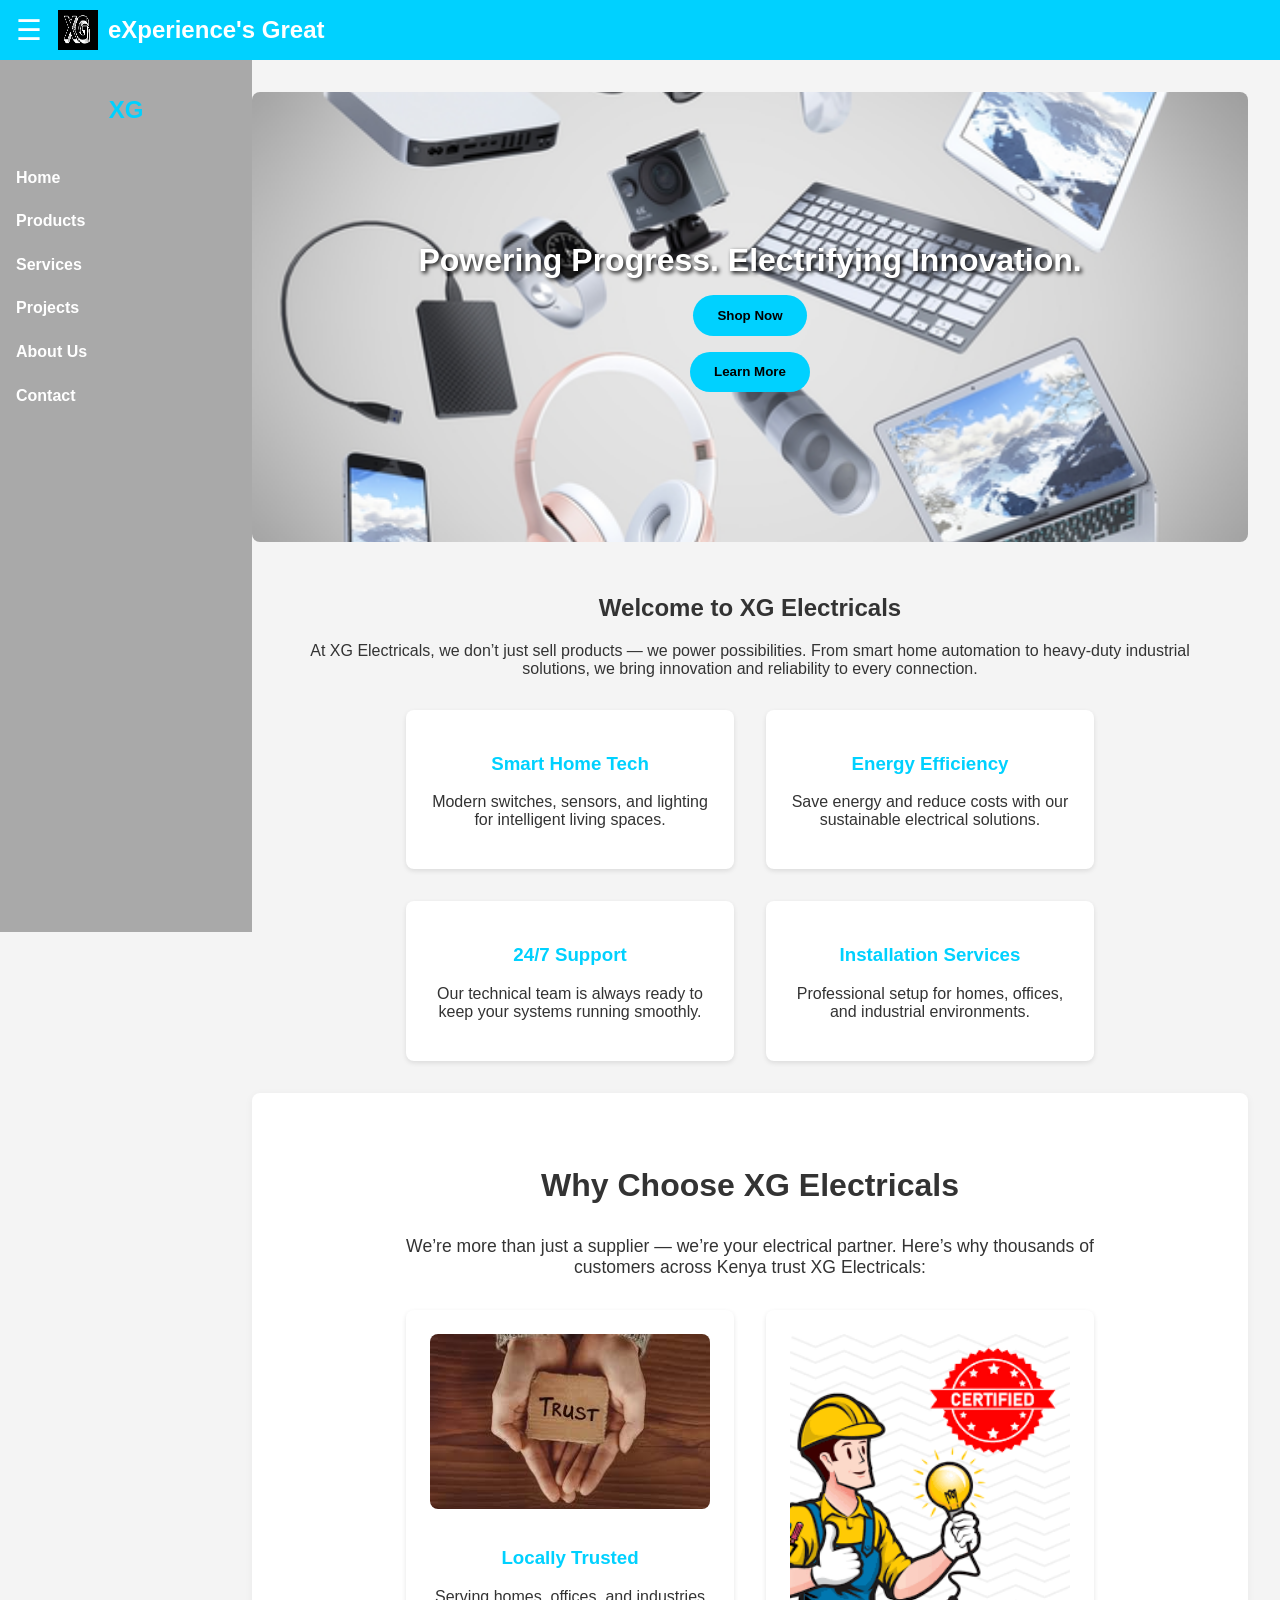
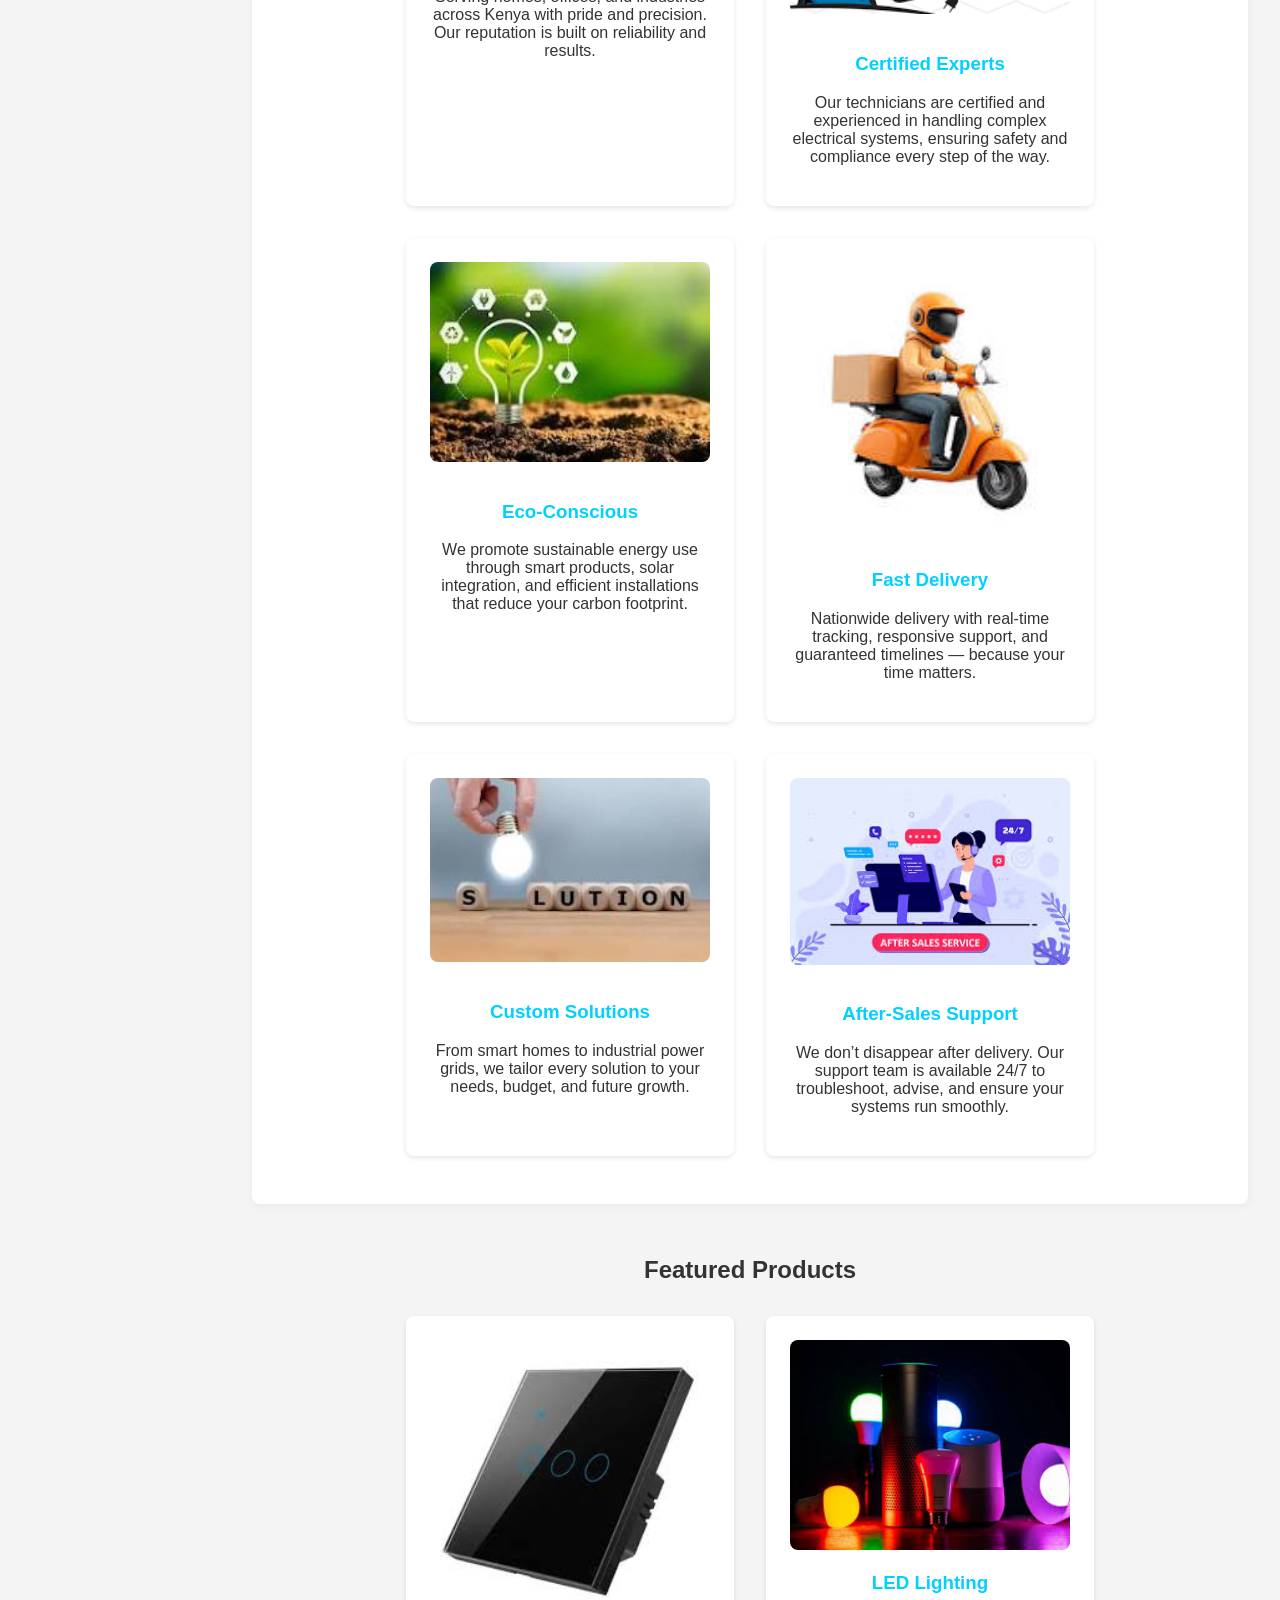
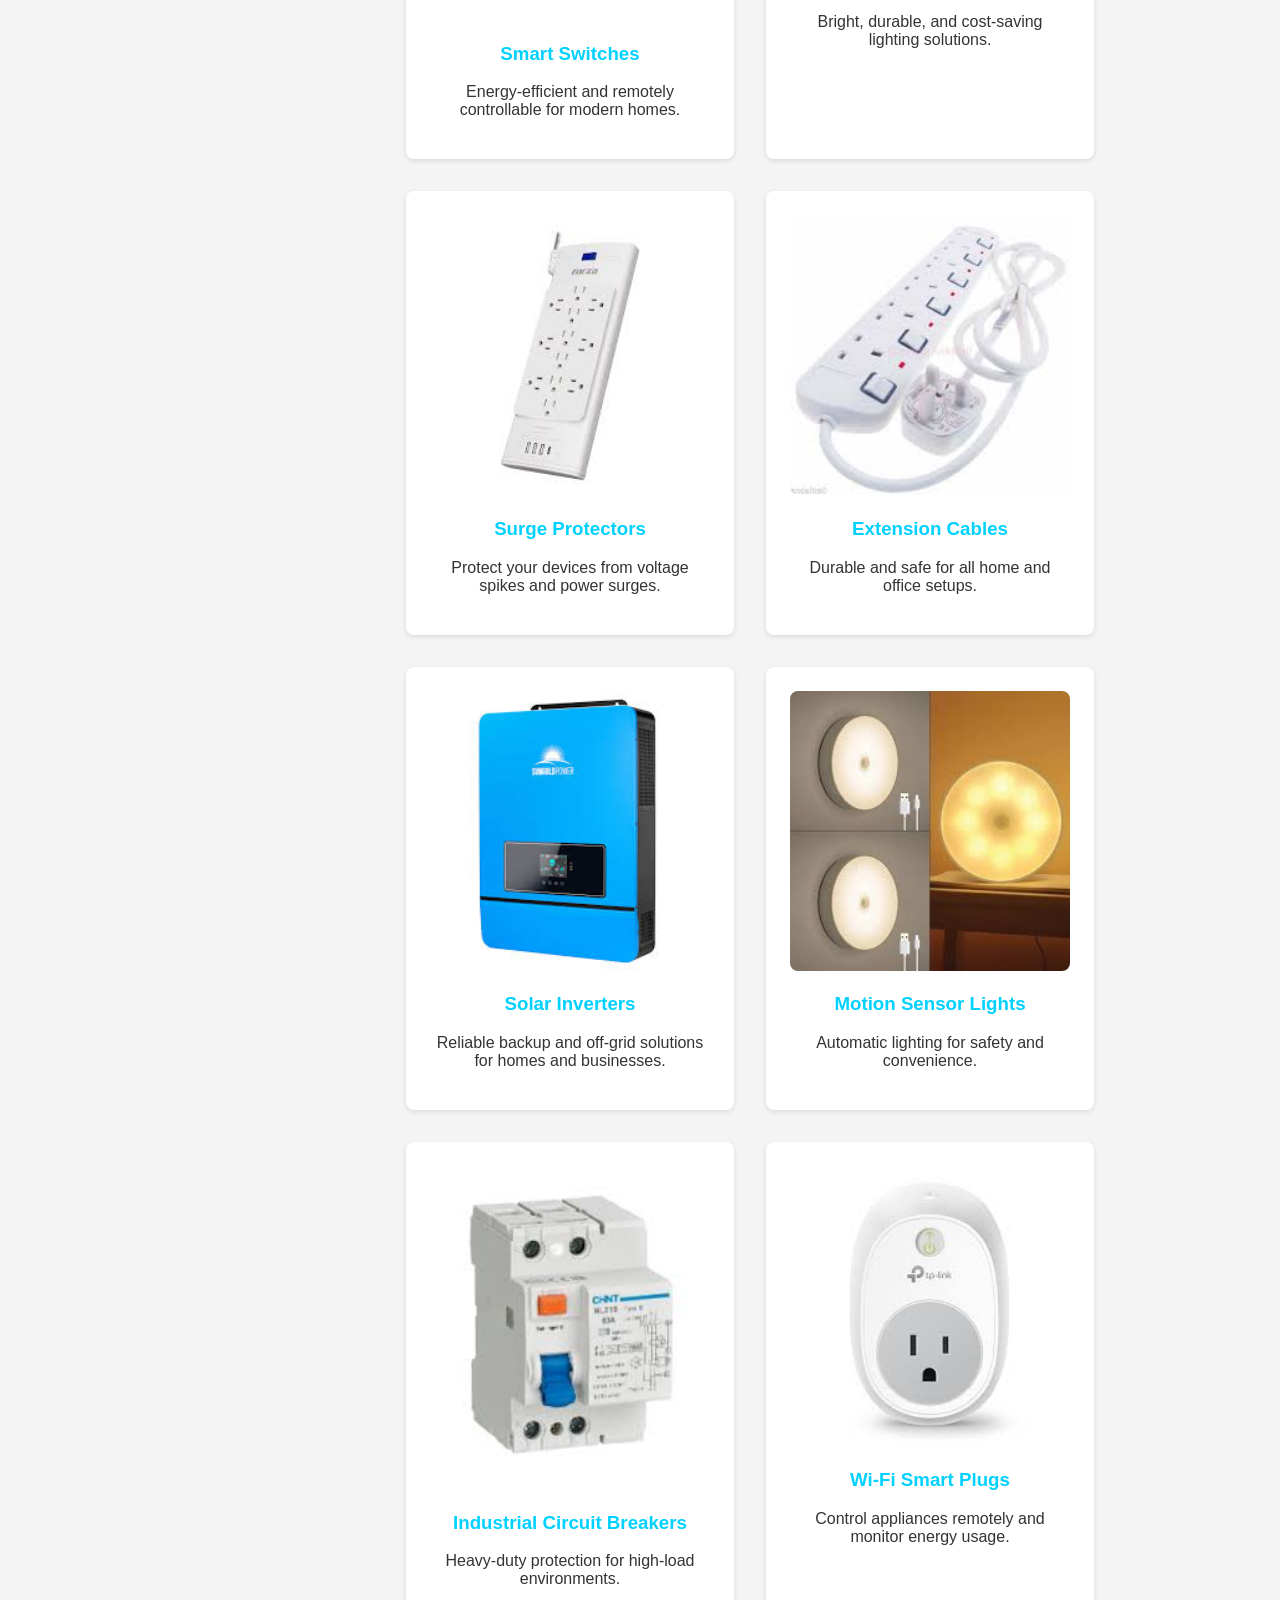
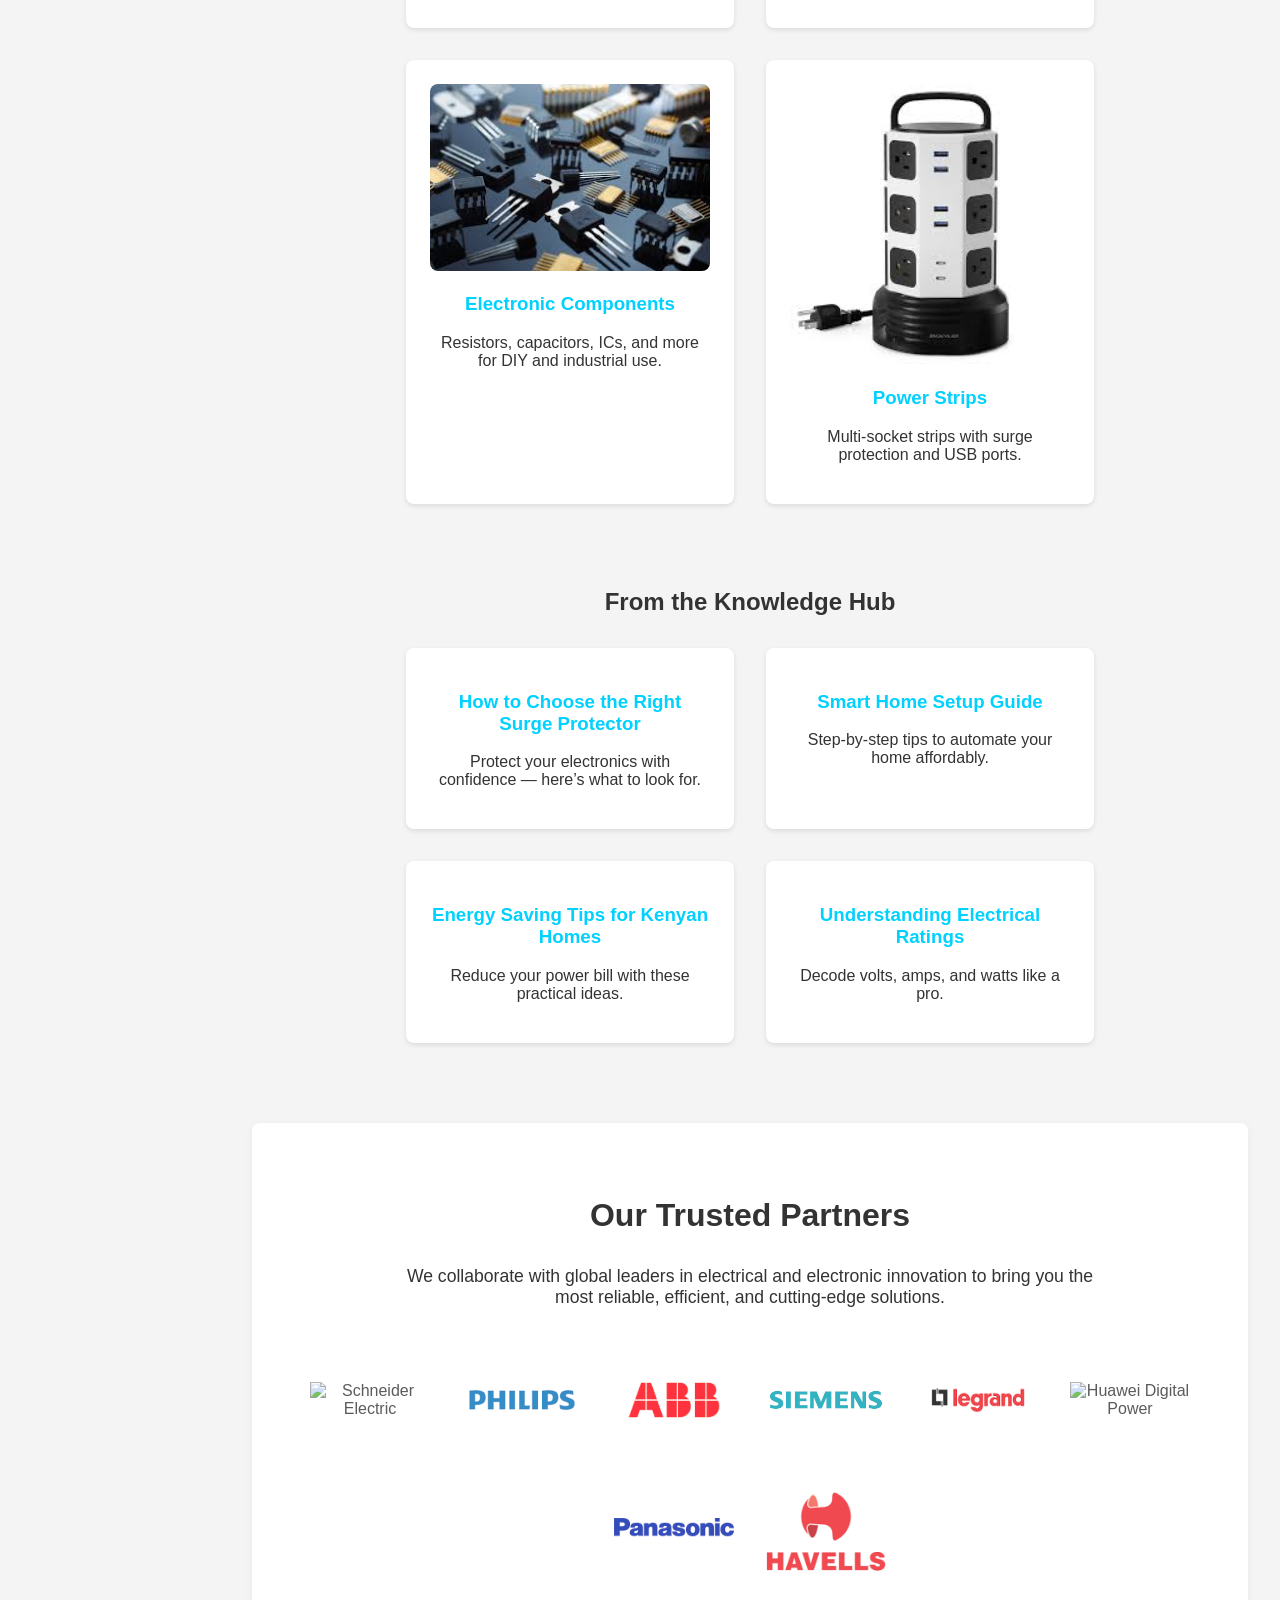
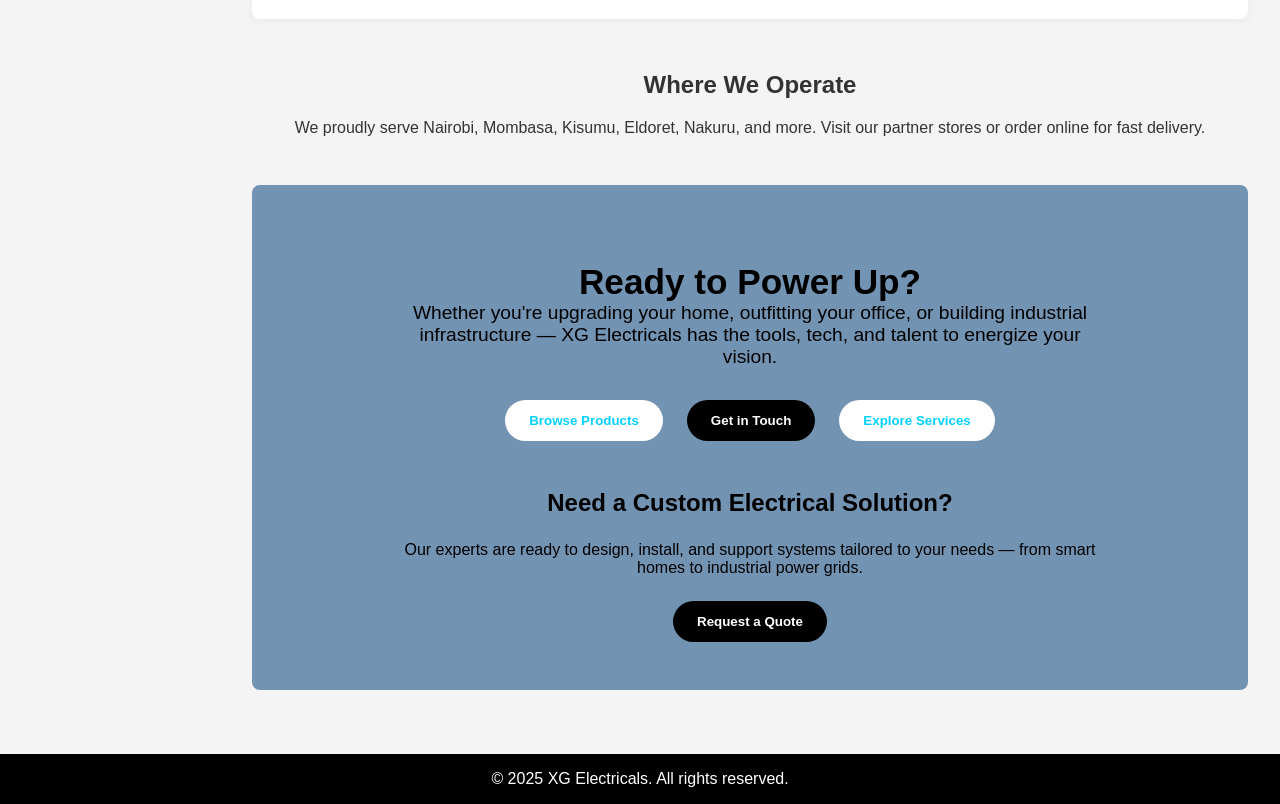
==== index.html @ 6931d341 "Add files via upload" ====
<!DOCTYPE html>
<html lang="en">
<head>
  <meta charset="UTF-8" />
  <meta name="viewport" content="width=device-width, initial-scale=1.0" />
  <title>Home | XG Electricals</title>
  <link rel="stylesheet" href="assets/css/style.css" />
</head>
<body>

  <!-- ===== HEADER ===== -->
  <header>
    <span class="hamburger" onclick="toggleNav()">&#9776;</span>
    <img src="assets/images/XG.png" alt="XG Logo" class="logo" />
    <div class="header-title">eXperience's Great</div>
  </header>

  <!-- ===== SIDEBAR ===== -->
  <nav class="sidebar closed" id="sidebar">
    <h2>XG</h2>
    <a href="index.html">Home</a>
    <a href="products.html">Products</a>
    <a href="services.html">Services</a>
    <a href="projects.html">Projects</a>
    <a href="about.html">About Us</a>
    <a href="contact.html">Contact</a>
  </nav>

  <!-- ===== MAIN CONTENT ===== -->
  <main class="main-content" id="main">
    <!-- HERO SECTION -->
    <section class="hero" id="home">
  <div class="carousel">
    <img src="assets/images/slide1.jpg" class="carousel-image active" />
    <img src="assets/images/slide2.jpg" class="carousel-image" />
    <img src="assets/images/slide3.jpg" class="carousel-image" />
    <img src="assets/images/slide4.jpg" class="carousel-image" />
    <img src="assets/images/slide5.jpg" class="carousel-image" />
    <img src="assets/images/slide6.jpg" class="carousel-image" />
  </div>
  <div class="hero-overlay">
    <div>Powering Progress. Electrifying Innovation.</div>
    <button onclick="location.href='products.html'">Shop Now</button>
    <button onclick="location.href='about.html'">Learn More</button>
  </div>
</section>

    <!-- WELCOME SECTION -->
    <section class="section">
      <h2>Welcome to XG Electricals</h2>
      <p>
        At XG Electricals, we don’t just sell products — we power possibilities.
        From smart home automation to heavy-duty industrial solutions, we bring innovation and reliability to every connection.
      </p>

      <div class="features">
        <div class="feature">
          <h3>Smart Home Tech</h3>
          <p>Modern switches, sensors, and lighting for intelligent living spaces.</p>
        </div>
        <div class="feature">
          <h3>Energy Efficiency</h3>
          <p>Save energy and reduce costs with our sustainable electrical solutions.</p>
        </div>
        <div class="feature">
          <h3>24/7 Support</h3>
          <p>Our technical team is always ready to keep your systems running smoothly.</p>
        </div>
        <div class="feature">
          <h3>Installation Services</h3>
          <p>Professional setup for homes, offices, and industrial environments.</p>
        </div>
      </div>
    </section>

    <!-- WHY CHOOSE XG -->
<section class="section" style="background-color:#fff; padding:3rem 2rem; border-radius:8px; box-shadow:0 2px 8px rgba(0,0,0,0.05);">
  <h2 style="text-align:center; font-size:2rem; margin-bottom:2rem;">Why Choose XG Electricals</h2>
  <p style="text-align:center; max-width:700px; margin:0 auto 2rem; font-size:1.1rem;">
    We’re more than just a supplier — we’re your electrical partner. Here’s why thousands of customers across Kenya trust XG Electricals:
  </p>
  <div class="features">
    <div class="feature">
      <img src="assets/images/trusted.jpg" alt="Locally Trusted" style="width:100%; border-radius:8px; margin-bottom:1rem;" />
      <h3>Locally Trusted</h3>
      <p>Serving homes, offices, and industries across Kenya with pride and precision. Our reputation is built on reliability and results.</p>
    </div>
    <div class="feature">
      <img src="assets/images/certified.jpg" alt="Certified Experts" style="width:100%; border-radius:8px; margin-bottom:1rem;" />
      <h3>Certified Experts</h3>
      <p>Our technicians are certified and experienced in handling complex electrical systems, ensuring safety and compliance every step of the way.</p>
    </div>
    <div class="feature">
      <img src="assets/images/concious.jpg" alt="Eco-Conscious" style="width:100%; border-radius:8px; margin-bottom:1rem;" />
      <h3>Eco-Conscious</h3>
      <p>We promote sustainable energy use through smart products, solar integration, and efficient installations that reduce your carbon footprint.</p>
    </div>
    <div class="feature">
      <img src="assets/images/delivery.jpg" alt="Fast Delivery" style="width:100%; border-radius:8px; margin-bottom:1rem;" />
      <h3>Fast Delivery</h3>
      <p>Nationwide delivery with real-time tracking, responsive support, and guaranteed timelines — because your time matters.</p>
    </div>
    <div class="feature">
      <img src="assets/images/solution.jpg" alt="Custom Solutions" style="width:100%; border-radius:8px; margin-bottom:1rem;" />
      <h3>Custom Solutions</h3>
      <p>From smart homes to industrial power grids, we tailor every solution to your needs, budget, and future growth.</p>
    </div>
    <div class="feature">
      <img src="assets/images/support.jpg" alt="After-Sales Support" style="width:100%; border-radius:8px; margin-bottom:1rem;" />
      <h3>After-Sales Support</h3>
      <p>We don’t disappear after delivery. Our support team is available 24/7 to troubleshoot, advise, and ensure your systems run smoothly.</p>
    </div>
  </div>
</section>


    <!-- FEATURED PRODUCTS -->
   <section class="section">
  <h2>Featured Products</h2>
  <div class="features">
    <div class="feature">
      <img src="assets/images/smart-switch.jpg" alt="Smart Switches" style="width:100%; border-radius:8px;" />
      <h3>Smart Switches</h3>
      <p>Energy-efficient and remotely controllable for modern homes.</p>
    </div>
    <div class="feature">
      <img src="assets/images/led-lighting.jpg" alt="LED Lighting" style="width:100%; border-radius:8px;" />
      <h3>LED Lighting</h3>
      <p>Bright, durable, and cost-saving lighting solutions.</p>
    </div>
    <div class="feature">
      <img src="assets/images/surge-protector.jpg" alt="Surge Protectors" style="width:100%; border-radius:8px;" />
      <h3>Surge Protectors</h3>
      <p>Protect your devices from voltage spikes and power surges.</p>
    </div>
    <div class="feature">
      <img src="assets/images/extension-cable.jpg" alt="Extension Cables" style="width:100%; border-radius:8px;" />
      <h3>Extension Cables</h3>
      <p>Durable and safe for all home and office setups.</p>
    </div>
    <div class="feature">
      <img src="assets/images/solar-inverter.jpg" alt="Solar Inverters" style="width:100%; border-radius:8px;" />
      <h3>Solar Inverters</h3>
      <p>Reliable backup and off-grid solutions for homes and businesses.</p>
    </div>
    <div class="feature">
      <img src="assets/images/motion-light.jpg" alt="Motion Sensor Lights" style="width:100%; border-radius:8px;" />
      <h3>Motion Sensor Lights</h3>
      <p>Automatic lighting for safety and convenience.</p>
    </div>
    <div class="feature">
      <img src="assets/images/circuit-breaker.jpg" alt="Circuit Breakers" style="width:100%; border-radius:8px;" />
      <h3>Industrial Circuit Breakers</h3>
      <p>Heavy-duty protection for high-load environments.</p>
    </div>
    <div class="feature">
      <img src="assets/images/smart-plug.jpg" alt="Smart Plugs" style="width:100%; border-radius:8px;" />
      <h3>Wi-Fi Smart Plugs</h3>
      <p>Control appliances remotely and monitor energy usage.</p>
    </div>
    <div class="feature">
      <img src="assets/images/electronic-components.jpg" alt="Electronic Components" style="width:100%; border-radius:8px;" />
      <h3>Electronic Components</h3>
      <p>Resistors, capacitors, ICs, and more for DIY and industrial use.</p>
    </div>
    <div class="feature">
      <img src="assets/images/power-strip.jpg" alt="Power Strips" style="width:100%; border-radius:8px;" />
      <h3>Power Strips</h3>
      <p>Multi-socket strips with surge protection and USB ports.</p>
    </div>
  </div>
</section>


    <!-- KNOWLEDGE HUB -->
    <section class="section">
      <h2>From the Knowledge Hub</h2>
      <div class="features">
        <div class="feature"><h3>How to Choose the Right Surge Protector</h3><p>Protect your electronics with confidence — here’s what to look for.</p></div>
        <div class="feature"><h3>Smart Home Setup Guide</h3><p>Step-by-step tips to automate your home affordably.</p></div>
        <div class="feature"><h3>Energy Saving Tips for Kenyan Homes</h3><p>Reduce your power bill with these practical ideas.</p></div>
        <div class="feature"><h3>Understanding Electrical Ratings</h3><p>Decode volts, amps, and watts like a pro.</p></div>
      </div>
    </section>

  

    <!-- PARTNERS -->
<section class="partners section" style="background-color:#fff; padding:3rem 2rem; border-radius:8px; box-shadow:0 2px 8px rgba(0,0,0,0.05);">
  <h2 style="text-align:center; font-size:2rem; margin-bottom:2rem;">Our Trusted Partners</h2>
  <p style="text-align:center; max-width:700px; margin:0 auto 2rem; font-size:1.1rem;">
    We collaborate with global leaders in electrical and electronic innovation to bring you the most reliable, efficient, and cutting-edge solutions.
  </p>
  <div class="partner-logos" style="display:flex; flex-wrap:wrap; justify-content:center; align-items:center; gap:2rem;">
    <img src="assets/images/Schneider.png" alt="Schneider Electric" title="Schneider Electric" />
    <img src="assets/images/phillips.png" alt="Philips" title="Philips" />
    <img src="assets/images/ABB.png" alt="ABB" title="ABB" />
    <img src="assets/images/Siemens.png" alt="Siemens" title="Siemens" />
    <img src="assets/images/Legrand.png" alt="Legrand" title="Legrand" />
    <img src="assets/images/Huawei.png" alt="Huawei Digital Power" title="Huawei Digital Power" />
    <img src="assets/images/Panasonic.png" alt="Panasonic" title="Panasonic" />
    <img src="assets/images/Havells.png" alt="Havells" title="Havells" />
  </div>
</section>


    <!-- SERVICE AREAS -->
    <section class="section">
      <h2>Where We Operate</h2>
      <p>We proudly serve Nairobi, Mombasa, Kisumu, Eldoret, Nakuru, and more. Visit our partner stores or order online for fast delivery.</p>
    </section>

    <!-- CALL TO ACTION -->
    <!-- CALL TO ACTION -->
<section class="section" style="background-color:#7393B3; color:#000; border-radius:8px; padding:3rem 2rem; text-align:center;">
  <h2 style="font-size:2.2rem; margin-bottom:0rem;">Ready to Power Up?</h2>
  <p style="font-size:1.2rem; max-width:700px; margin:0 auto;">
    Whether you're upgrading your home, outfitting your office, or building industrial infrastructure — XG Electricals has the tools, tech, and talent to energize your vision.
  </p>

  <div style="display:flex; flex-wrap:wrap; justify-content:center; gap:1.5rem; margin-top:2rem;">
    <button onclick="location.href='products.html'" style="background-color:#fff; color:#00d1ff; border:none; padding:0.8rem 1.5rem; border-radius:25px; font-weight:bold; cursor:pointer; transition:0.3s;">
      Browse Products
    </button>
    <button onclick="location.href='contact.html'" style="background-color:#000; color:#fff; border:none; padding:0.8rem 1.5rem; border-radius:25px; font-weight:bold; cursor:pointer; transition:0.3s;">
      Get in Touch
    </button>
    <button onclick="location.href='services.html'" style="background-color:#fff; color:#00d1ff; border:none; padding:0.8rem 1.5rem; border-radius:25px; font-weight:bold; cursor:pointer; transition:0.3s;">
      Explore Services
    </button>
  </div>

  <div style="margin-top:3rem;">
    <h3 style="font-size:1.5rem;">Need a Custom Electrical Solution?</h3>
    <p style="max-width:700px; margin:0.5rem auto;">
      Our experts are ready to design, install, and support systems tailored to your needs — from smart homes to industrial power grids.
    </p>
    <button onclick="location.href='contact.html'" style="background-color:#000; color:#fff; border:none; padding:0.8rem 1.5rem; border-radius:25px; font-weight:bold; cursor:pointer; margin-top:1rem;">
      Request a Quote
    </button>
  </div>
</section>

  </main>

  <footer>
    &copy; 2025 XG Electricals. All rights reserved.
  </footer>

  <script src="js/main.js"></script>
</body>
</html>
---- assets/css/style.css ----
/* ===== GLOBAL ===== */
body {
  margin: 0;
  font-family: 'Segoe UI', sans-serif;
  background-color: #f4f4f4;
  color: #333;
  transition: margin-left 0.3s ease;
}

html {
  scroll-behavior: smooth;
}

/* ===== HEADER ===== */
header {
  position: fixed;
  top: 0;
  left: 0;
  right: 0;
  height: 60px;
  background-color: #00d1ff;
  color: #fff;
  display: flex;
  align-items: center;
  justify-content: flex-start;
  padding: 0 1rem;
  z-index: 1000;
}

.hamburger {
  font-size: 1.8rem;
  cursor: pointer;
  margin-right: 1rem;
  color: #fff;
}

.logo {
  height: 40px;
  width: 40px;
  margin-right: 10px;
}

.header-title {
  font-size: 1.5rem;
  font-weight: bold;
  color: #;
}

/* ===== SIDEBAR ===== */
.sidebar {
  position: fixed;
  top: 60px;
  left: 0;
  width: 220px;
  height: calc(100% - 60px);
  background-color: #A9A9A9;
  color: #fff;
  padding: 1rem;
  display: flex;
  flex-direction: column;
  transition: width 0.3s ease;
  overflow-x: hidden;
}

.sidebar h2 {
  margin-bottom: 2rem;
  text-align: center;
  color: #00d1ff;
  font-size: 1.5rem;
}

.sidebar a {
  color: #fff;
  text-decoration: none;
  margin: 0.8rem 0;
  font-weight: bold;
  transition: color 0.3s;
}

.sidebar a:hover {
  color: #00d1ff;
}

.sidebar.closed {
  width: 0;
  padding: 0;
}

/* ===== MAIN CONTENT ===== */
.main-content {
  margin-top: 60px;
  margin-left: 220px;
  padding: 2rem;
  transition: margin-left 0.3s ease;
}

.sidebar.closed ~ .main-content {
  margin-left: 0;
}

/* ===== HERO ===== */
.hero {
  background: url('https://via.placeholder.com/1200x400?text=XG+Electricals') no-repeat center center;
  background-size: cover;
  height: 450px;
  display: flex;
  flex-direction: column;
  align-items: center;
  justify-content: center;
  color: white;
  font-size: 2rem;
  font-weight: bold;
  text-shadow: 2px 2px 4px #000;
  border-radius: 8px;
  position: relative;
  overflow: hidden;
}

.hero button {
  background-color: #00d1ff;
  border: none;
  padding: 0.8rem 1.5rem;
  margin-top: 1rem;
  border-radius: 25px;
  color: #000;
  font-weight: bold;
  cursor: pointer;
  transition: 0.3s;
}

.hero button:hover {
  background-color: #fff;
  color: #00d1ff;
}

/* ===== SECTIONS ===== */
.section {
  padding: 2rem;
  text-align: center;
}

.features {
  display: flex;
  flex-wrap: wrap;
  justify-content: center;
  gap: 2rem;
  margin-top: 2rem;
}

.feature {
  background: white;
  border-radius: 8px;
  box-shadow: 0 2px 5px rgba(0,0,0,0.1);
  padding: 1.5rem;
  width: 280px;
}

.feature h3 {
  color: #00d1ff;
}

.testimonials {
  background-color: #fff;
  padding: 3rem 1rem;
  border-radius: 8px;
  box-shadow: 0 2px 8px rgba(0,0,0,0.1);
  margin-top: 3rem;
}

.testimonial {
  max-width: 600px;
  margin: 1rem auto;
  font-style: italic;
}

.testimonial span {
  display: block;
  margin-top: 0.5rem;
  font-weight: bold;
  color: #00d1ff;
}

.partners {
  margin-top: 3rem;
}

.partner-logos {
  display: flex;
  justify-content: center;
  flex-wrap: wrap;
  gap: 2rem;
  margin-top: 1rem;
}

.partner-logos img {
  width: 120px;
  height: auto;
  opacity: 0.8;
  transition: opacity 0.3s;
}

.partner-logos img:hover {
  opacity: 1;
}

footer {
  background-color: #000;
  color: #fff;
  text-align: center;
  padding: 1rem;
  margin-top: 2rem;
}
.hero {
  position: relative;
  height: 450px;
  overflow: hidden;
  border-radius: 8px;
}

.carousel {
  position: absolute;
  top: 0;
  left: 0;
  width: 100%;
  height: 100%;
}

.carousel-image {
  position: absolute;
  width: 100%;
  height: 100%;
  object-fit: cover;
  opacity: 0;
  transition: opacity 1s ease-in-out;
}

.carousel-image.active {
  opacity: 1;
}

.hero-overlay {
  position: relative;
  z-index: 2;
  height: 100%;
  display: flex;
  flex-direction: column;
  align-items: center;
  justify-content: center;
  color: white;
  font-size: 2rem;
  font-weight: bold;
  text-shadow: 2px 2px 4px #000;
}

.hero-overlay button {
  background-color: #00d1ff;
  border: none;
  padding: 0.8rem 1.5rem;
  margin-top: 1rem;
  border-radius: 25px;
  color: #000;
  font-weight: bold;
  cursor: pointer;
  transition: 0.3s;
}

.hero-overlay button:hover {
  background-color: #fff;
  color: #00d1ff;
}
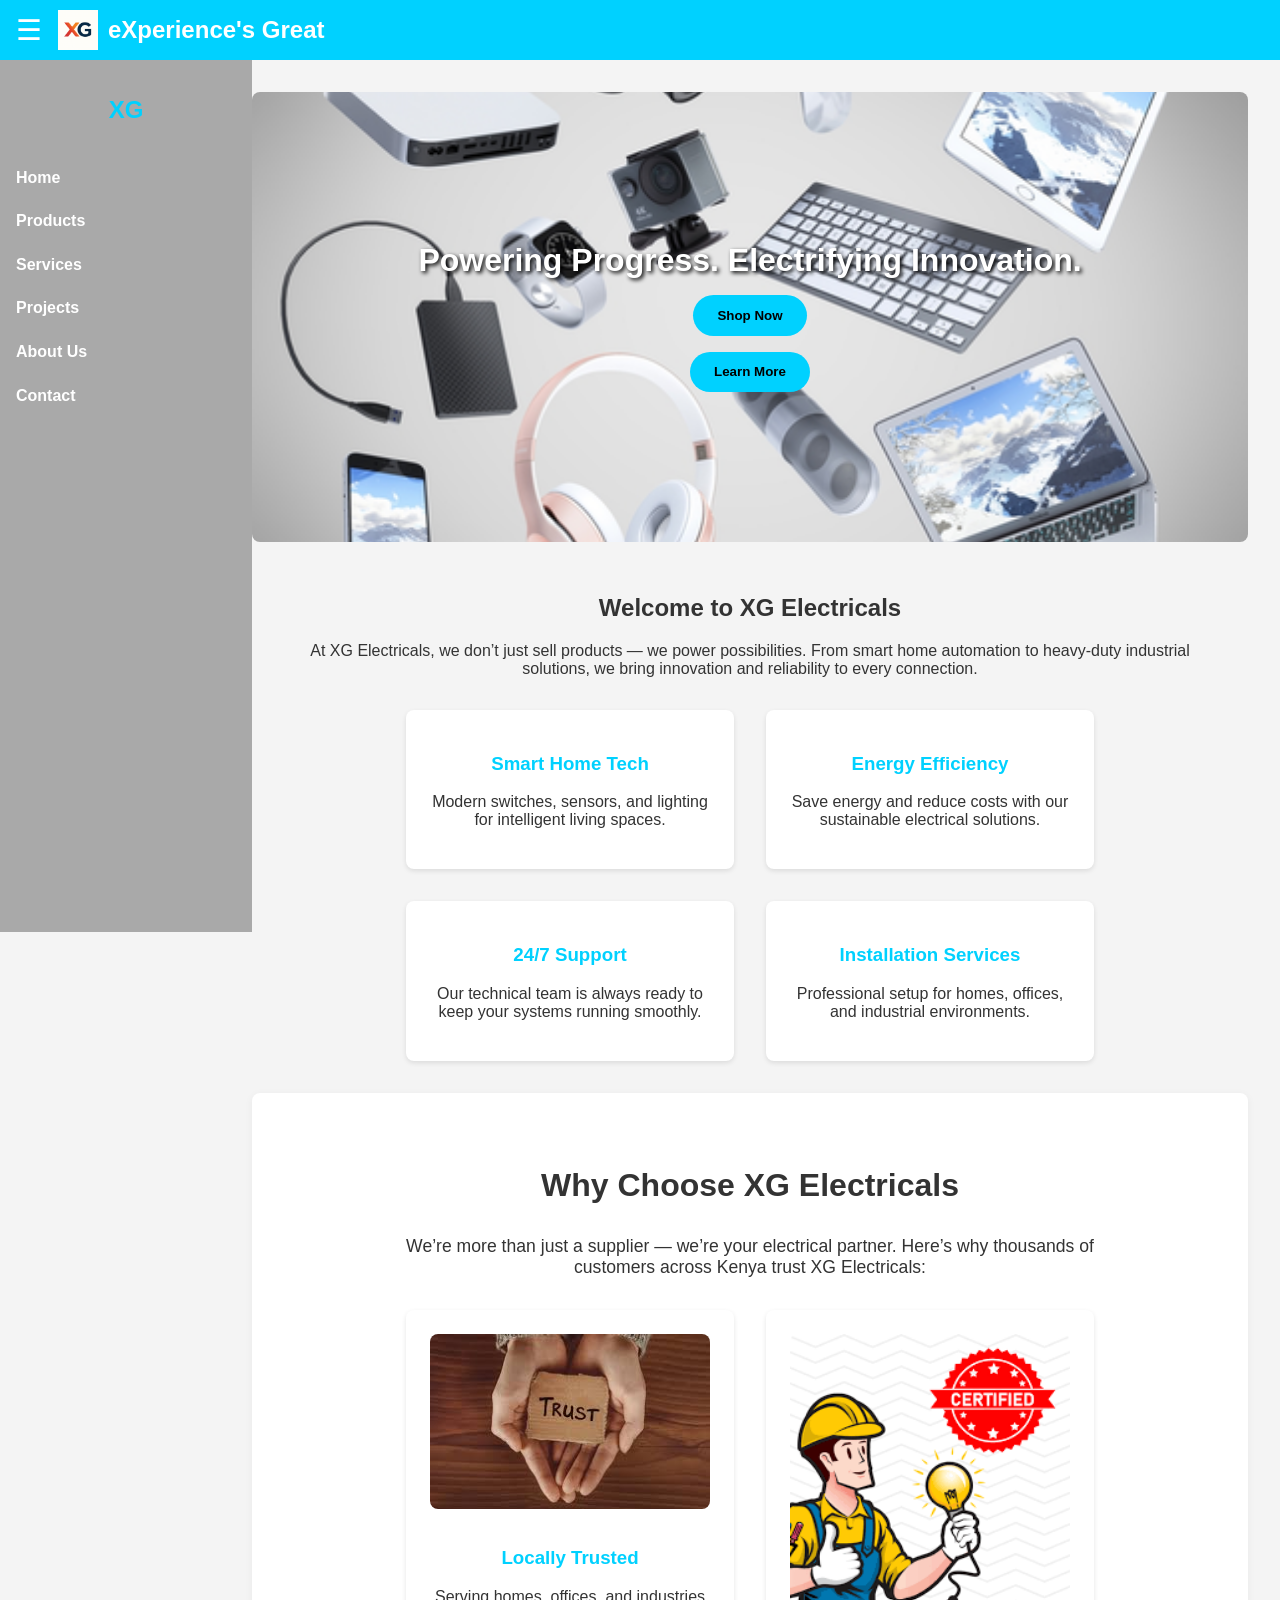
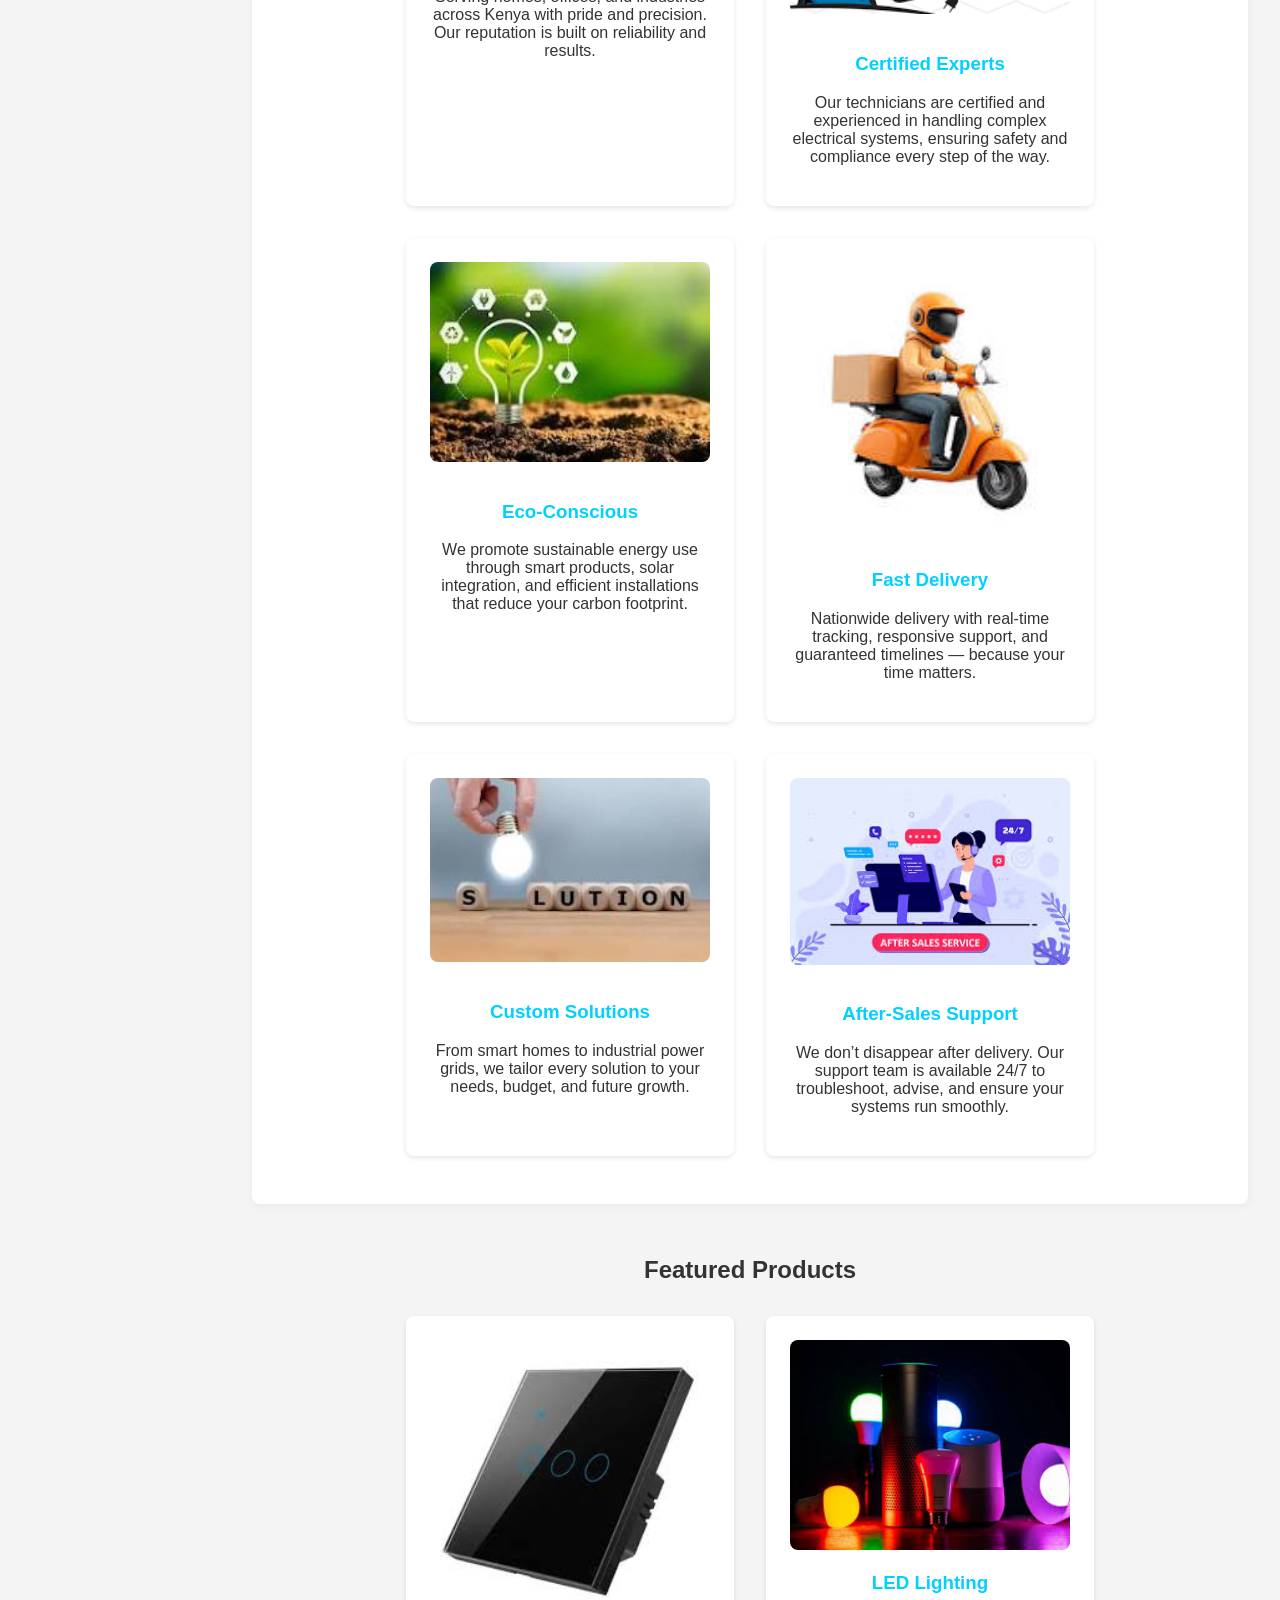
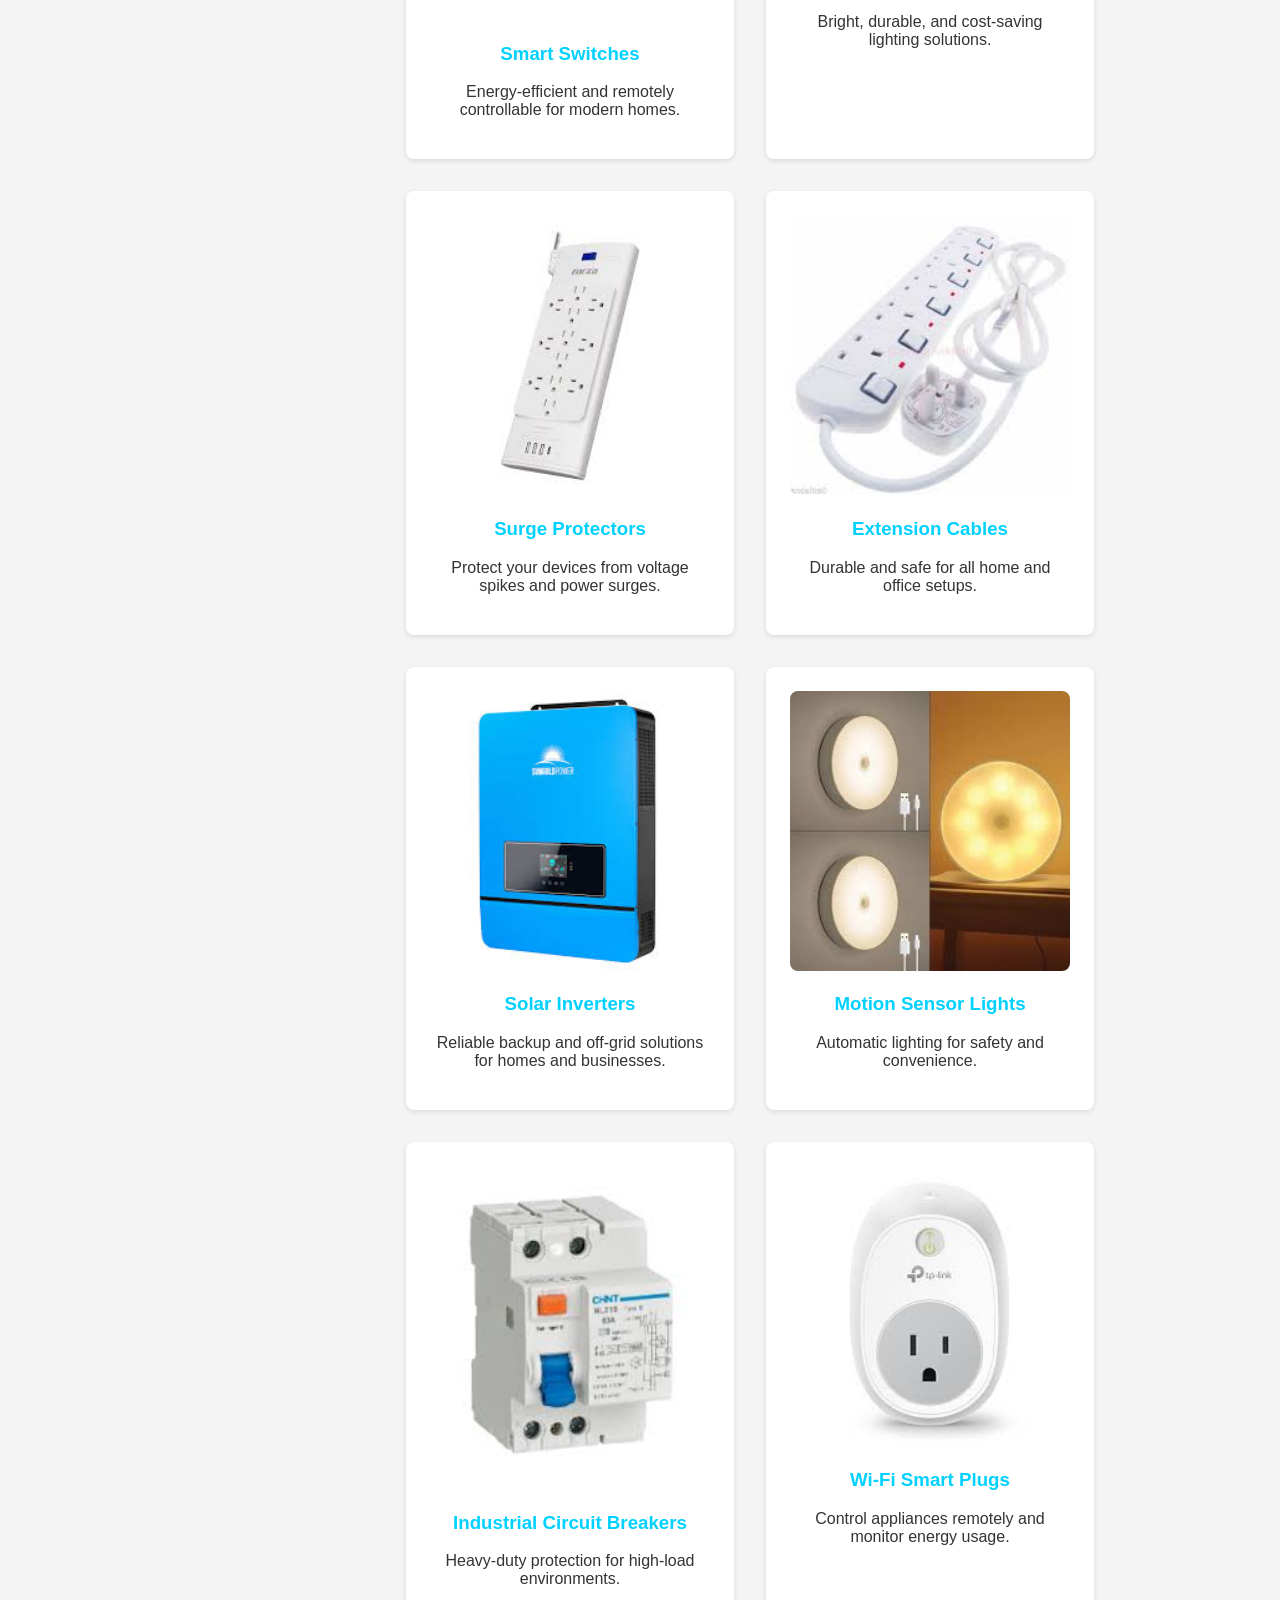
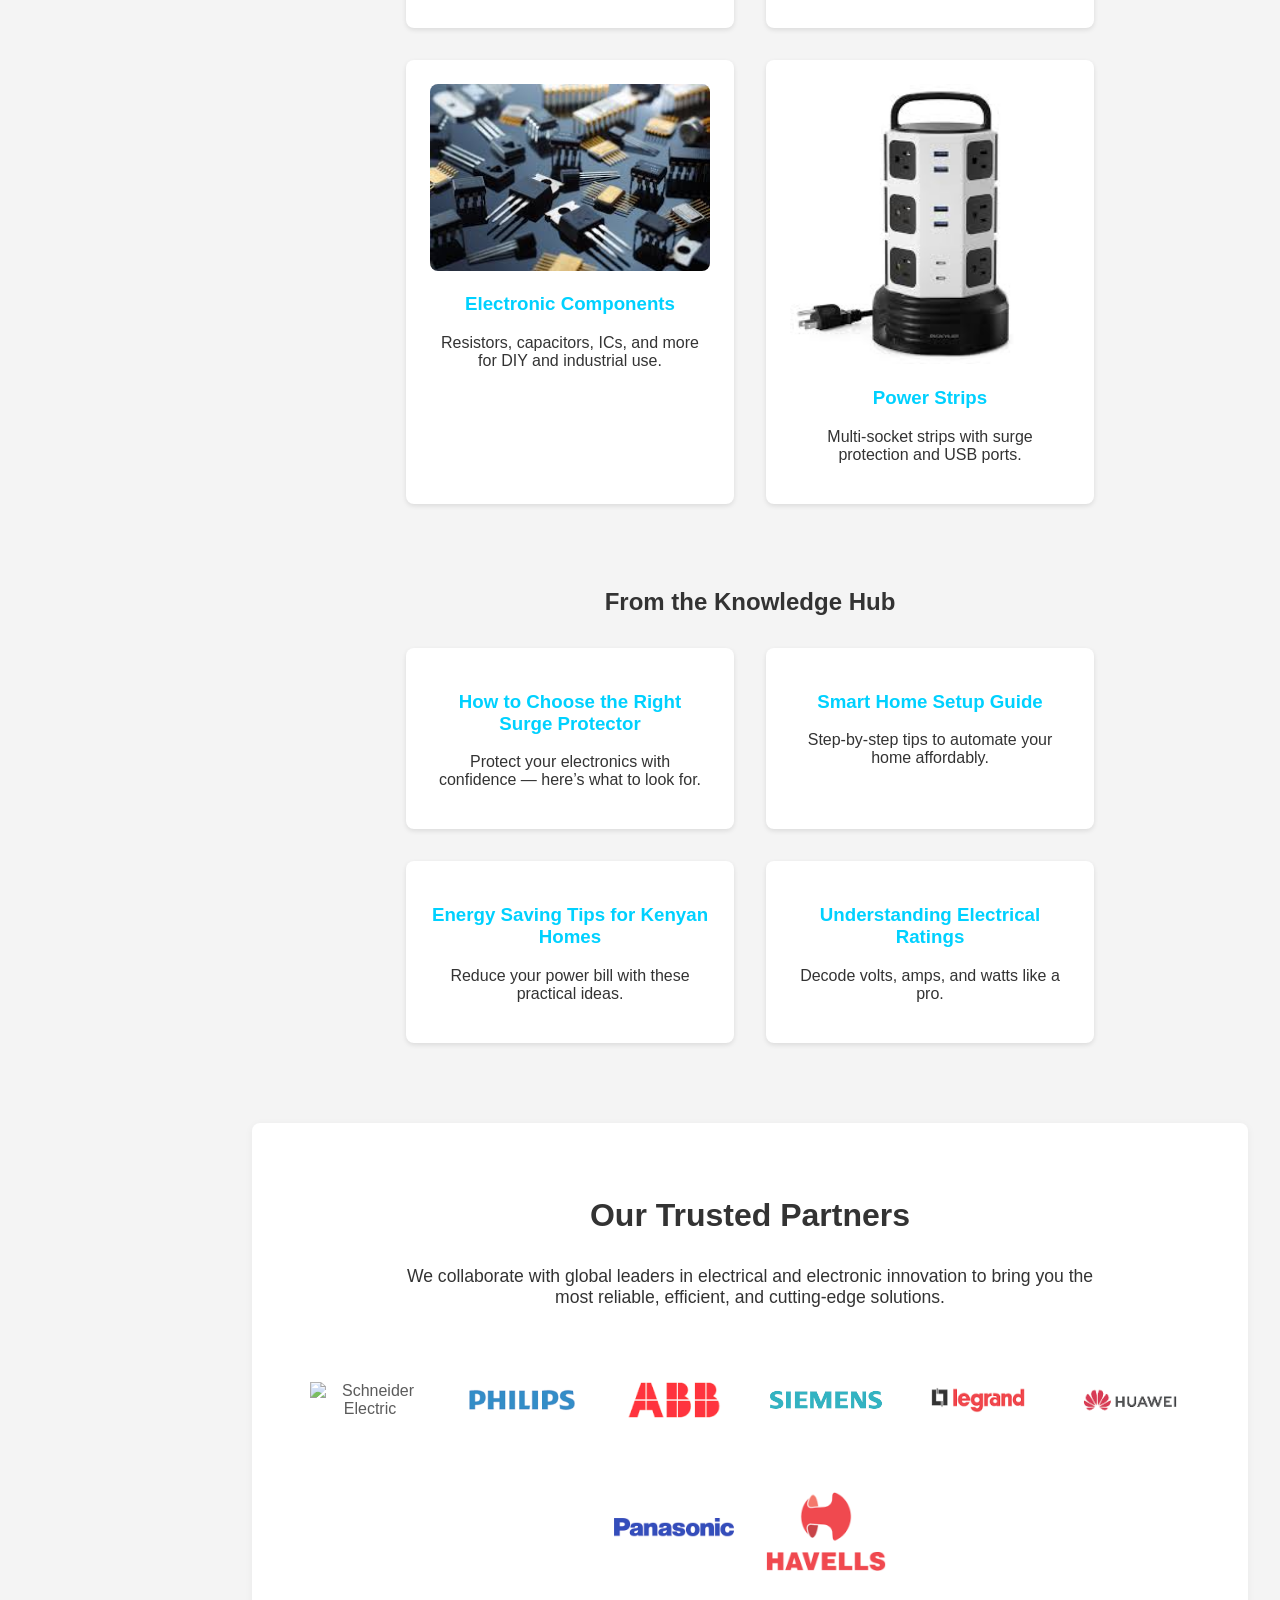
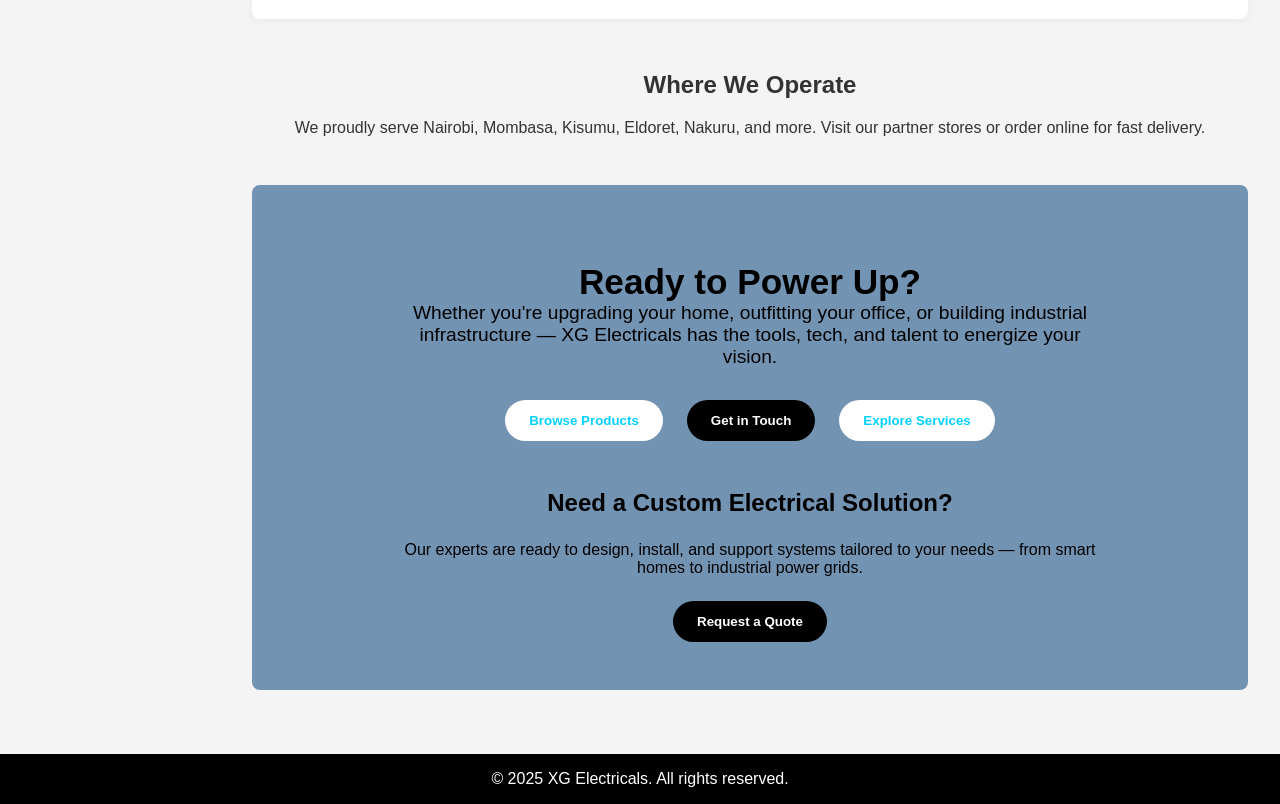
==== commit 7fd42dd4: "Update index.html" ====
--- a/index.html
+++ b/index.html
@@ -197,7 +197,7 @@
     <img src="assets/images/ABB.png" alt="ABB" title="ABB" />
     <img src="assets/images/Siemens.png" alt="Siemens" title="Siemens" />
     <img src="assets/images/Legrand.png" alt="Legrand" title="Legrand" />
-    <img src="assets/images/Huawei.png" alt="Huawei Digital Power" title="Huawei Digital Power" />
+    <img src="assets/images/Wawey.png" alt="Huawei Digital Power" title="Huawei Digital Power" />
     <img src="assets/images/Panasonic.png" alt="Panasonic" title="Panasonic" />
     <img src="assets/images/Havells.png" alt="Havells" title="Havells" />
   </div>
@@ -250,3 +250,4 @@
   <script src="js/main.js"></script>
 </body>
 </html>
+
--- a/assets/css/style.css
+++ b/assets/css/style.css
@@ -58,8 +58,9 @@
   padding: 1rem;
   display: flex;
   flex-direction: column;
-  transition: width 0.3s ease;
+  transition: width 0.3s ease, transform 0.3s ease;
   overflow-x: hidden;
+  z-index: 2000; /* 🔥 makes sure it's above the carousel */
 }
 
 .sidebar h2 {
@@ -84,6 +85,7 @@
 .sidebar.closed {
   width: 0;
   padding: 0;
+  transform: translateX(-100%); /* smooth slide-out on mobile */
 }
 
 /* ===== MAIN CONTENT ===== */
@@ -268,3 +270,13 @@
   background-color: #fff;
   color: #00d1ff;
 }
+
+/* ===== FIX: Navbar always above carousel ===== */
+header {
+  position: fixed;
+  top: 0;
+  left: 0;
+  right: 0;
+  z-index: 3000; /* 🔥 stays above hero/carousel/sidebar */
+}
+
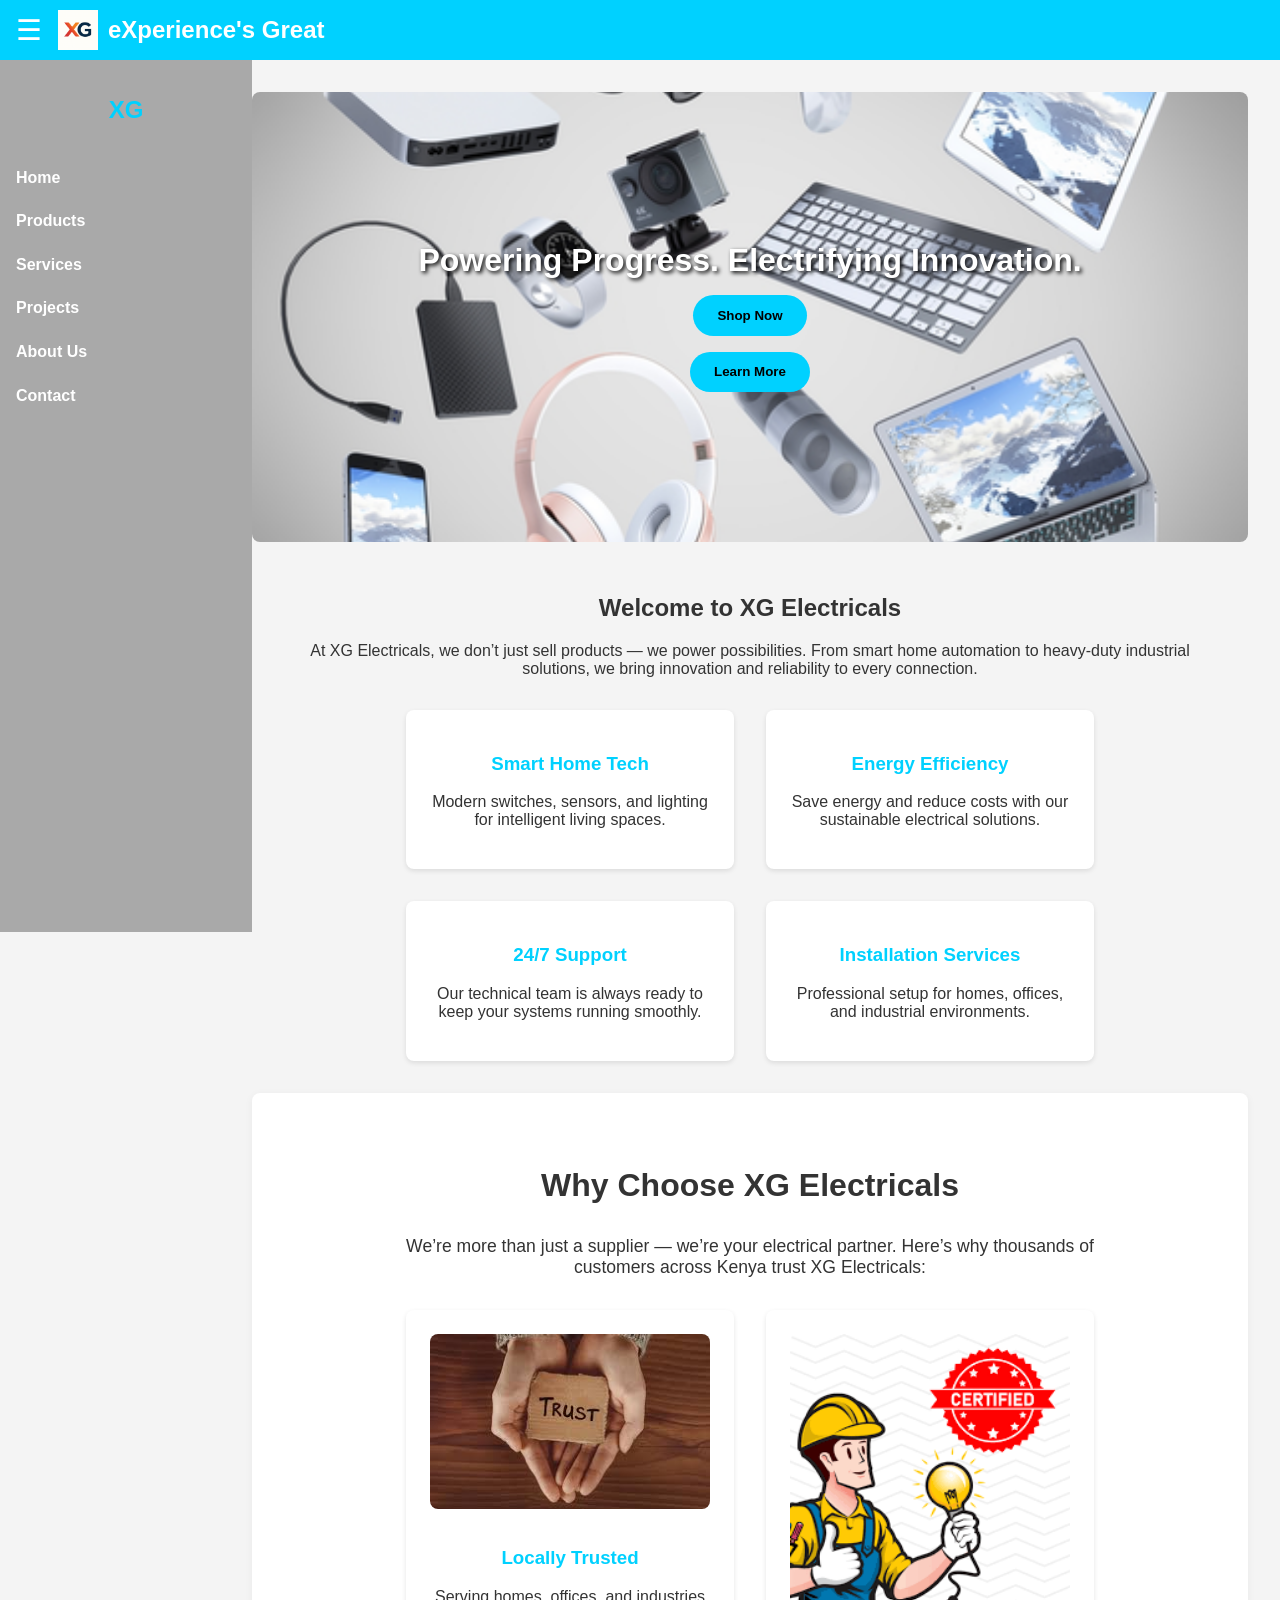
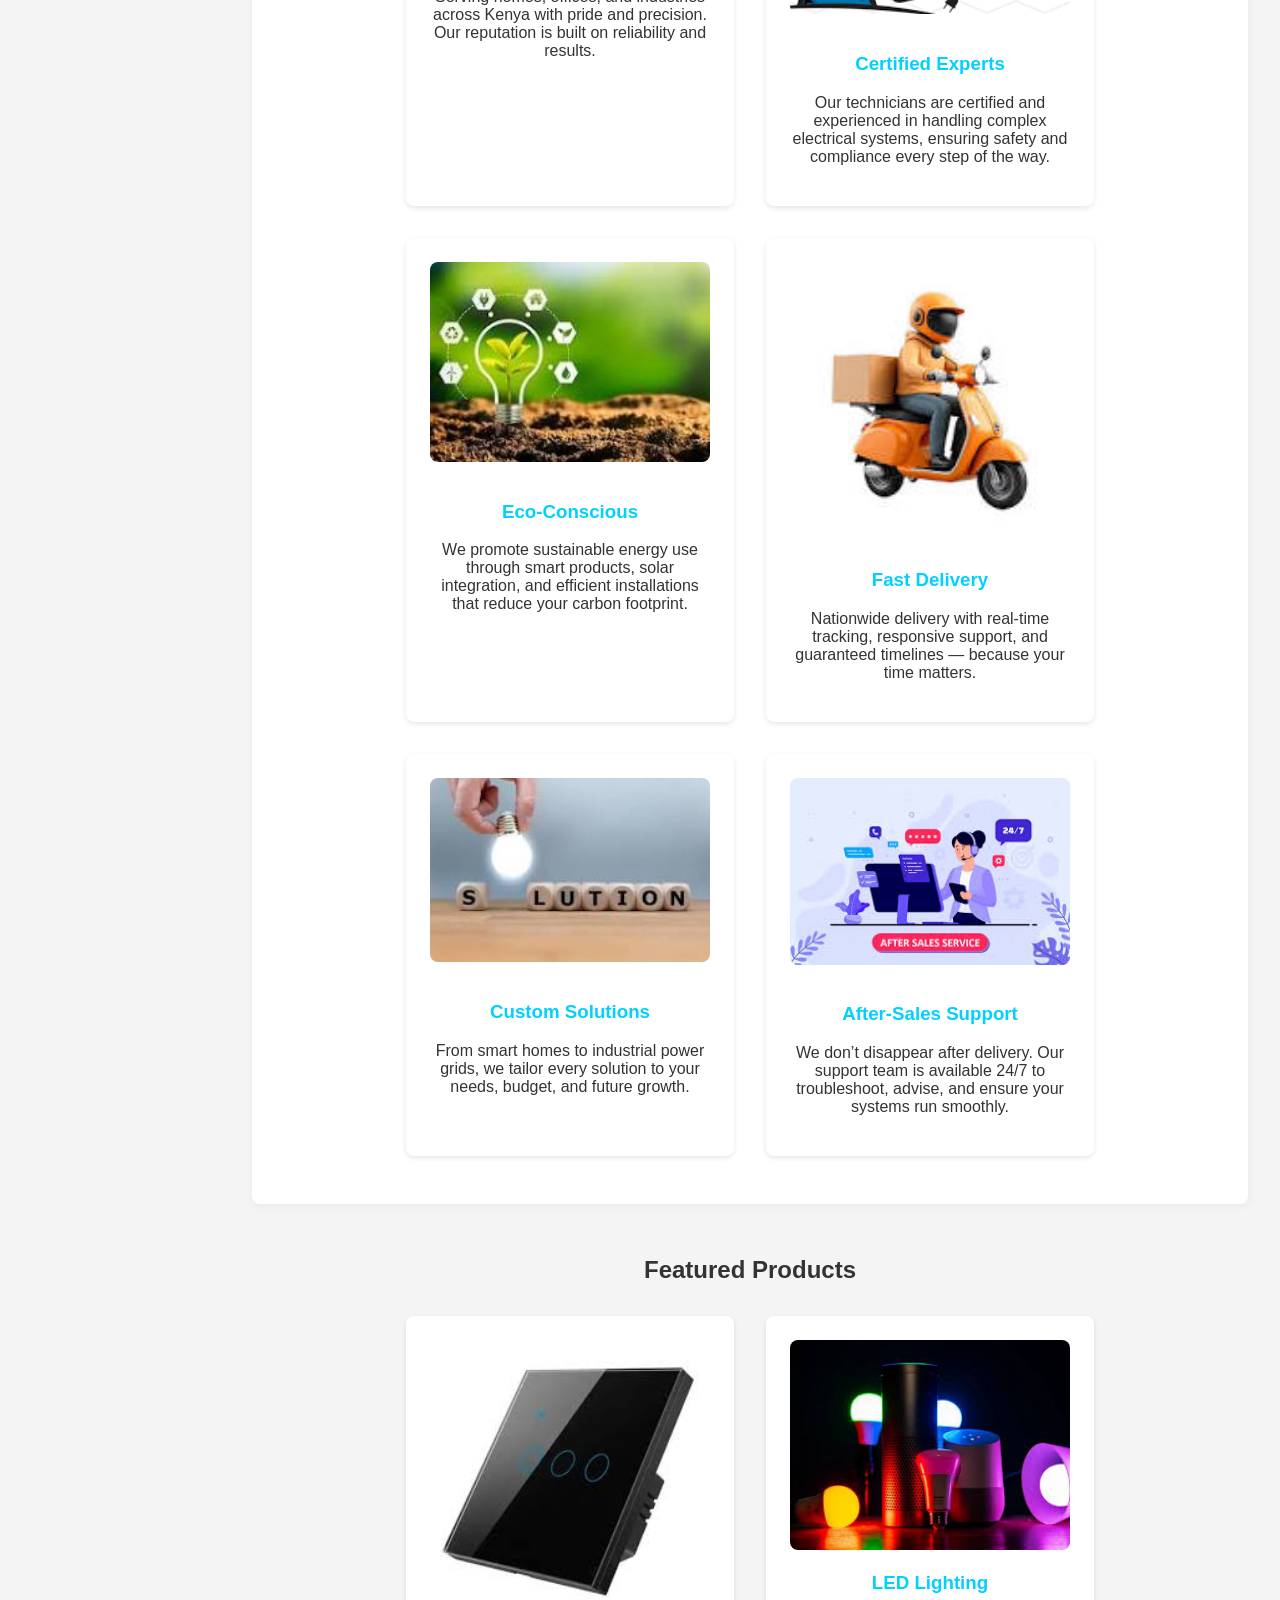
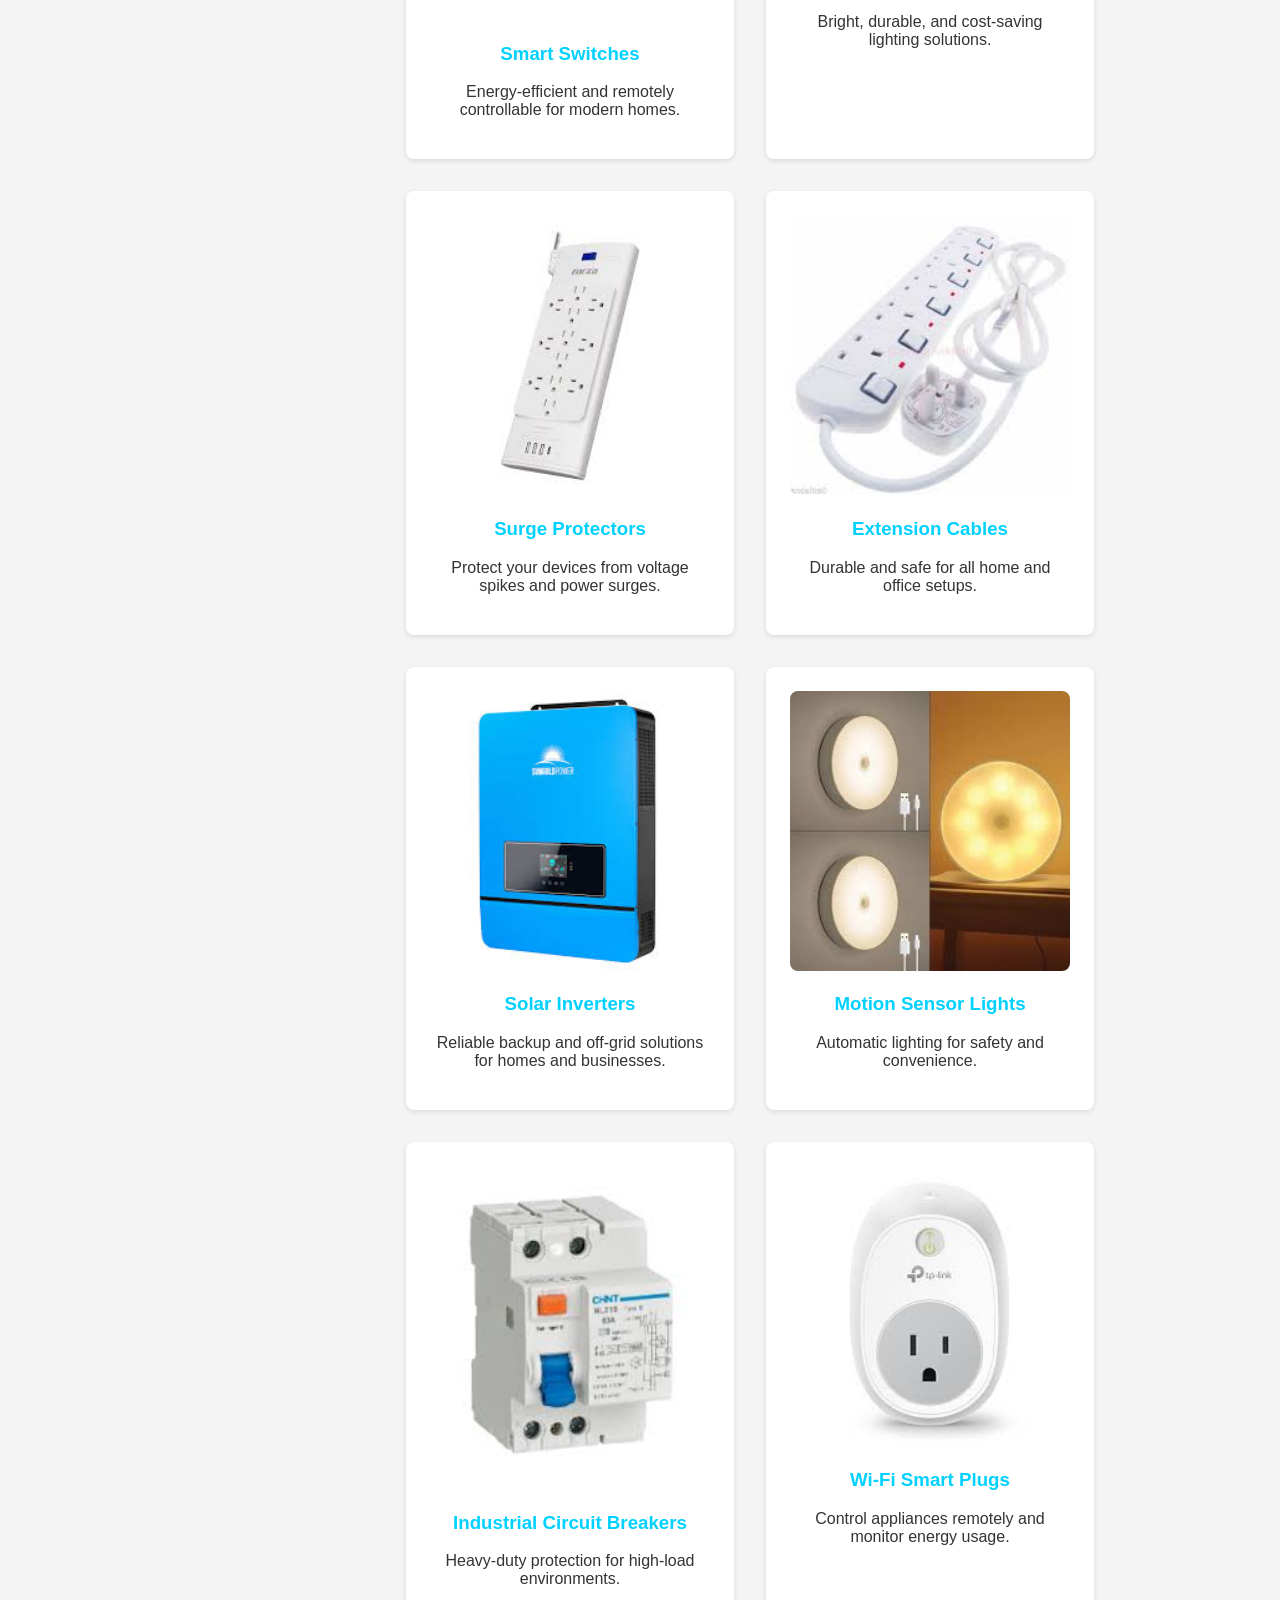
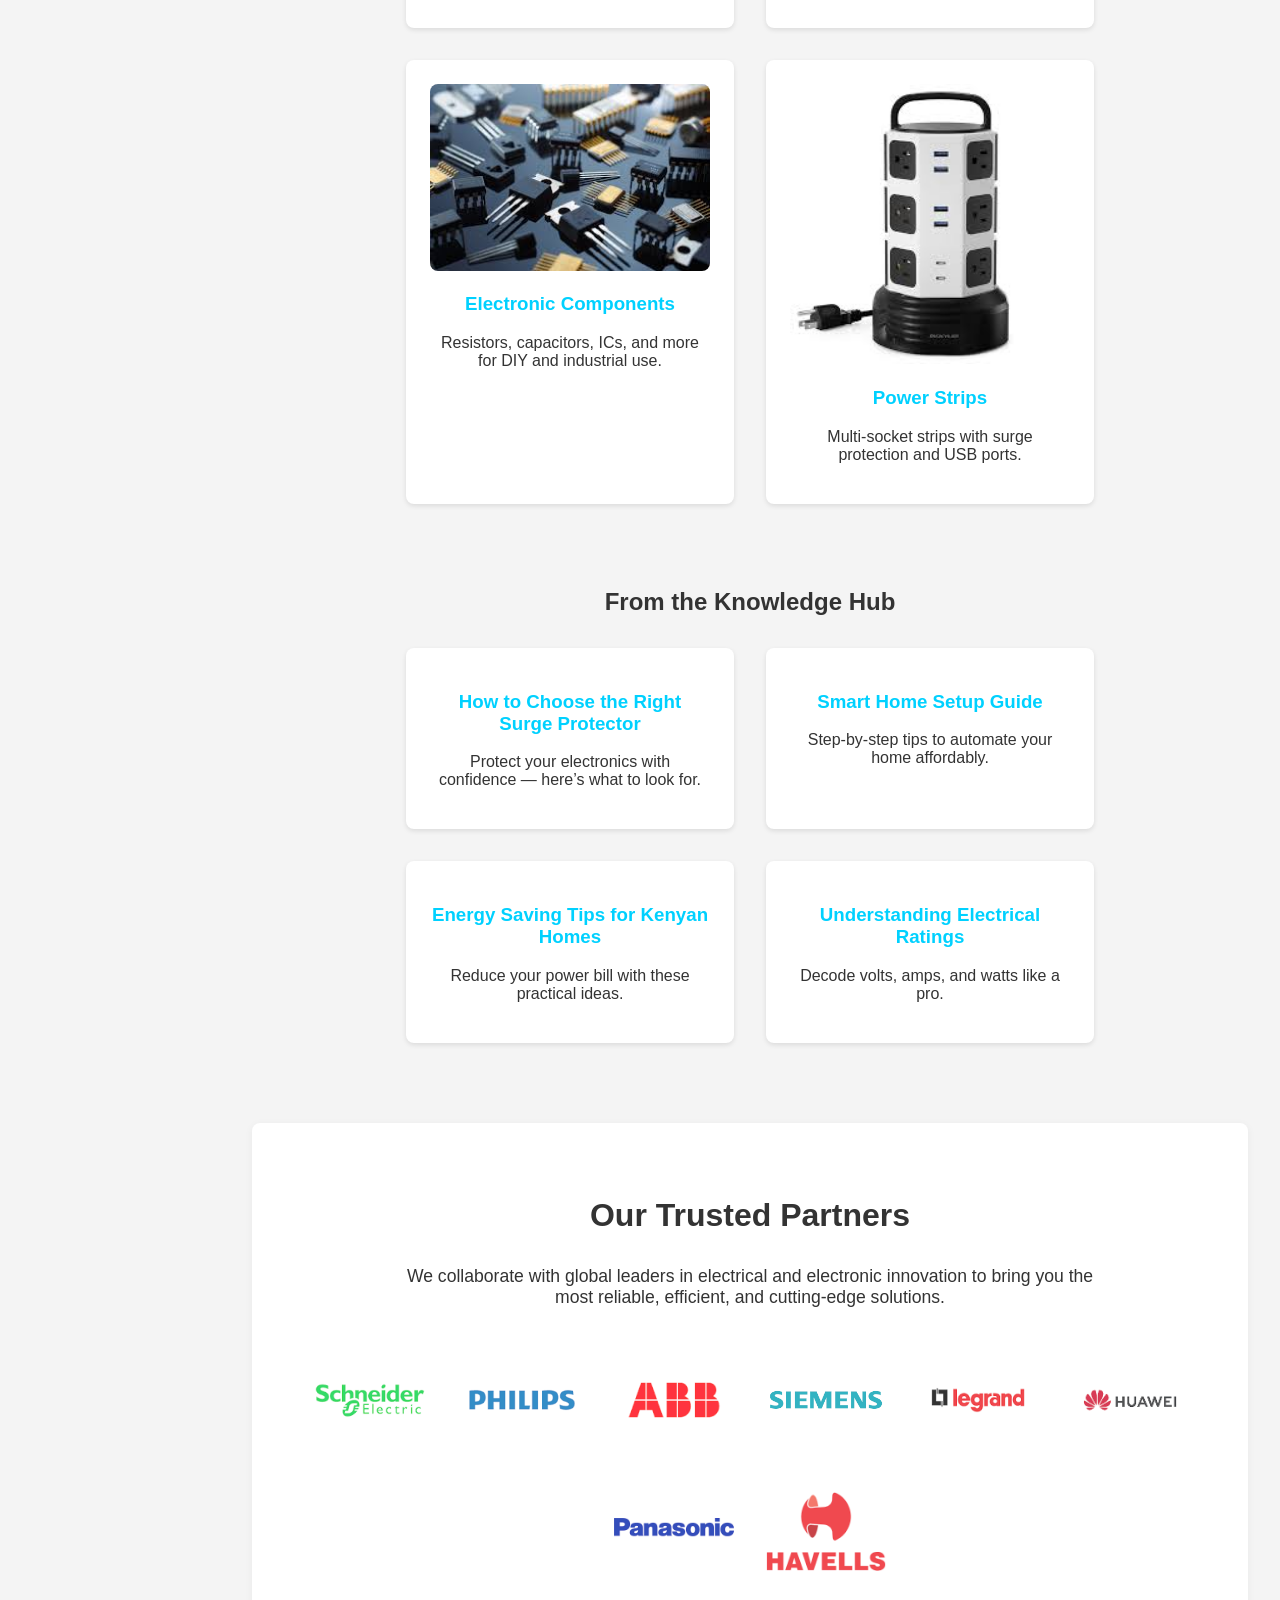
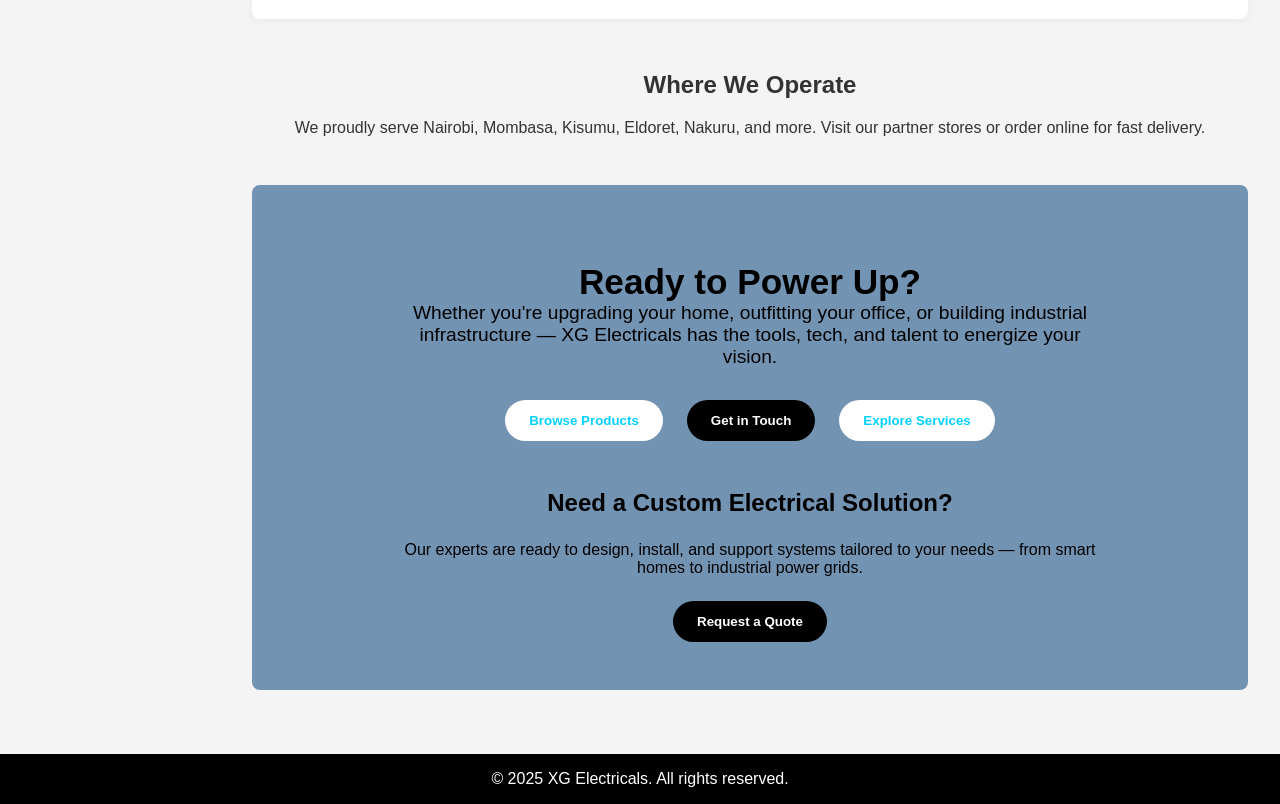
==== commit 78d33ae6: "Update index.html" ====
--- a/index.html
+++ b/index.html
@@ -192,7 +192,7 @@
     We collaborate with global leaders in electrical and electronic innovation to bring you the most reliable, efficient, and cutting-edge solutions.
   </p>
   <div class="partner-logos" style="display:flex; flex-wrap:wrap; justify-content:center; align-items:center; gap:2rem;">
-    <img src="assets/images/Schneider.png" alt="Schneider Electric" title="Schneider Electric" />
+    <img src="assets/images/schd.png" alt="Schneider Electric" title="Schneider Electric" />
     <img src="assets/images/phillips.png" alt="Philips" title="Philips" />
     <img src="assets/images/ABB.png" alt="ABB" title="ABB" />
     <img src="assets/images/Siemens.png" alt="Siemens" title="Siemens" />
@@ -251,3 +251,5 @@
 </body>
 </html>
 
+
+
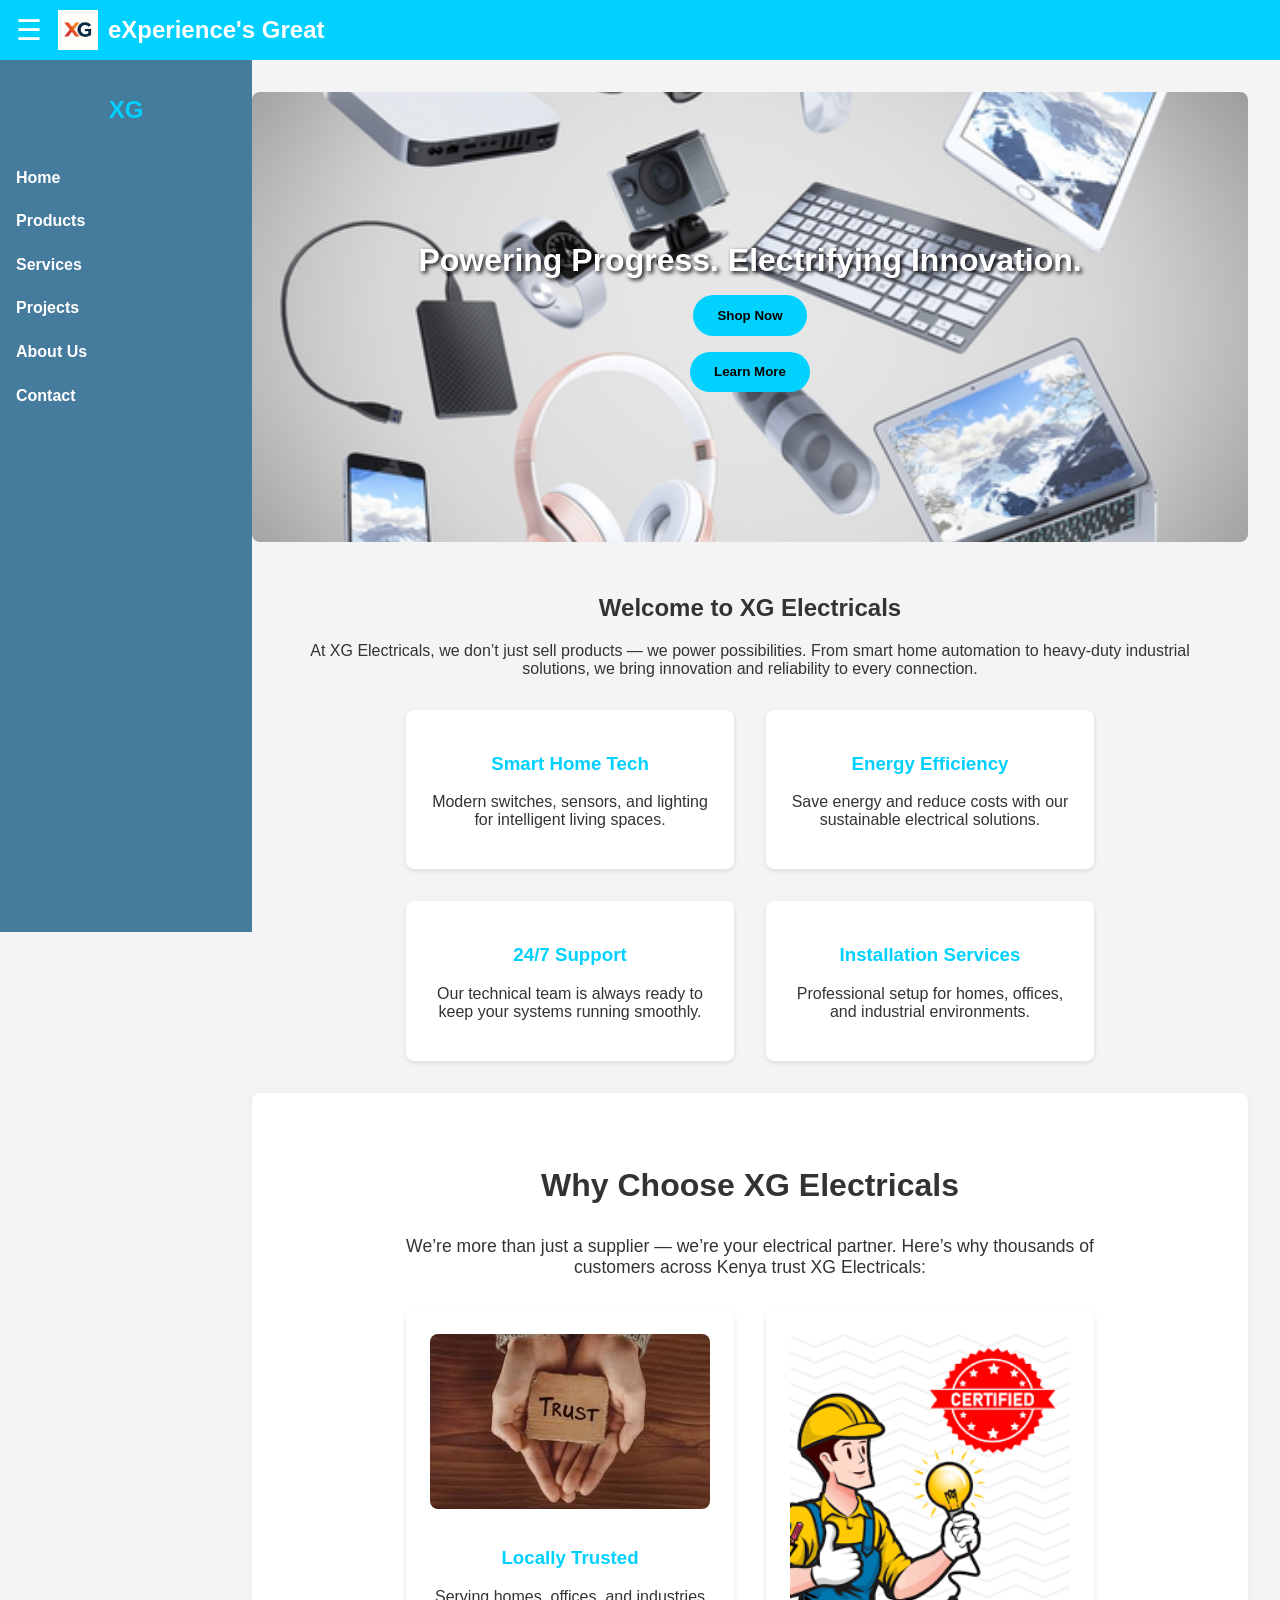
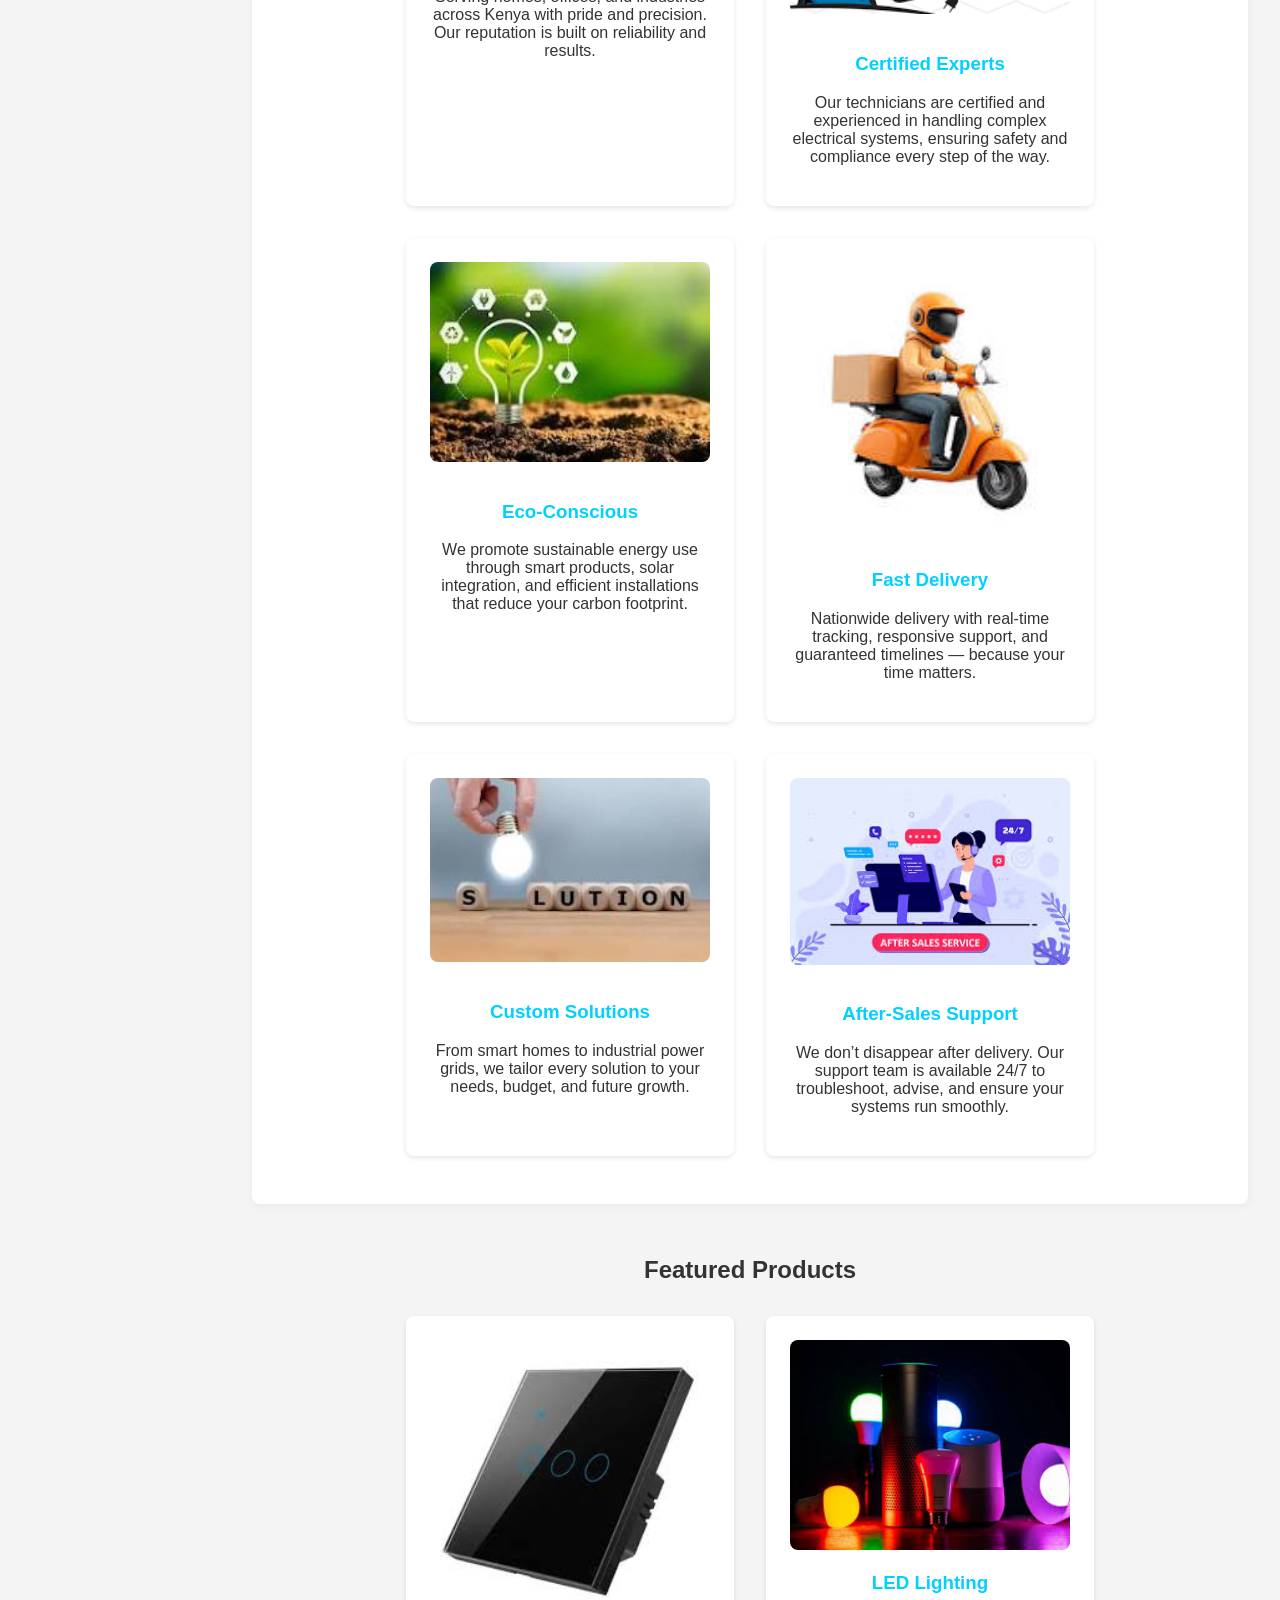
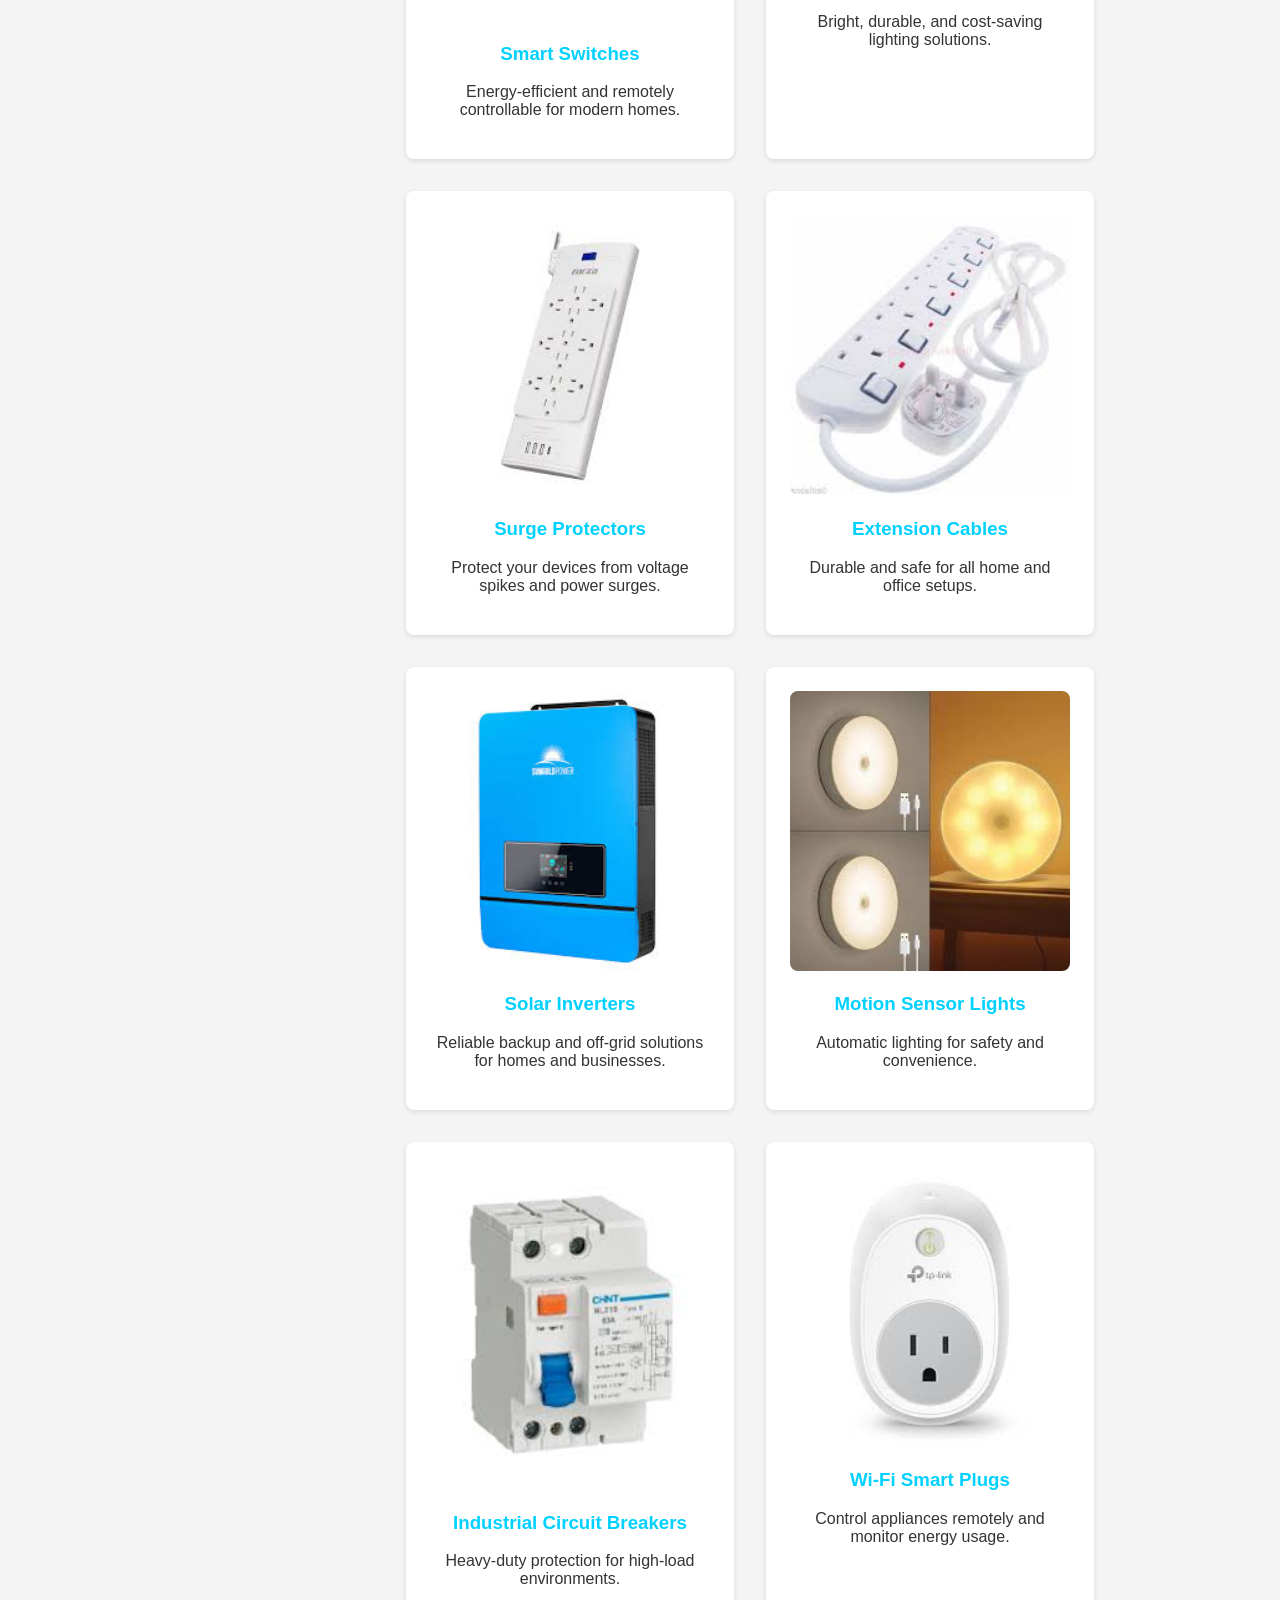
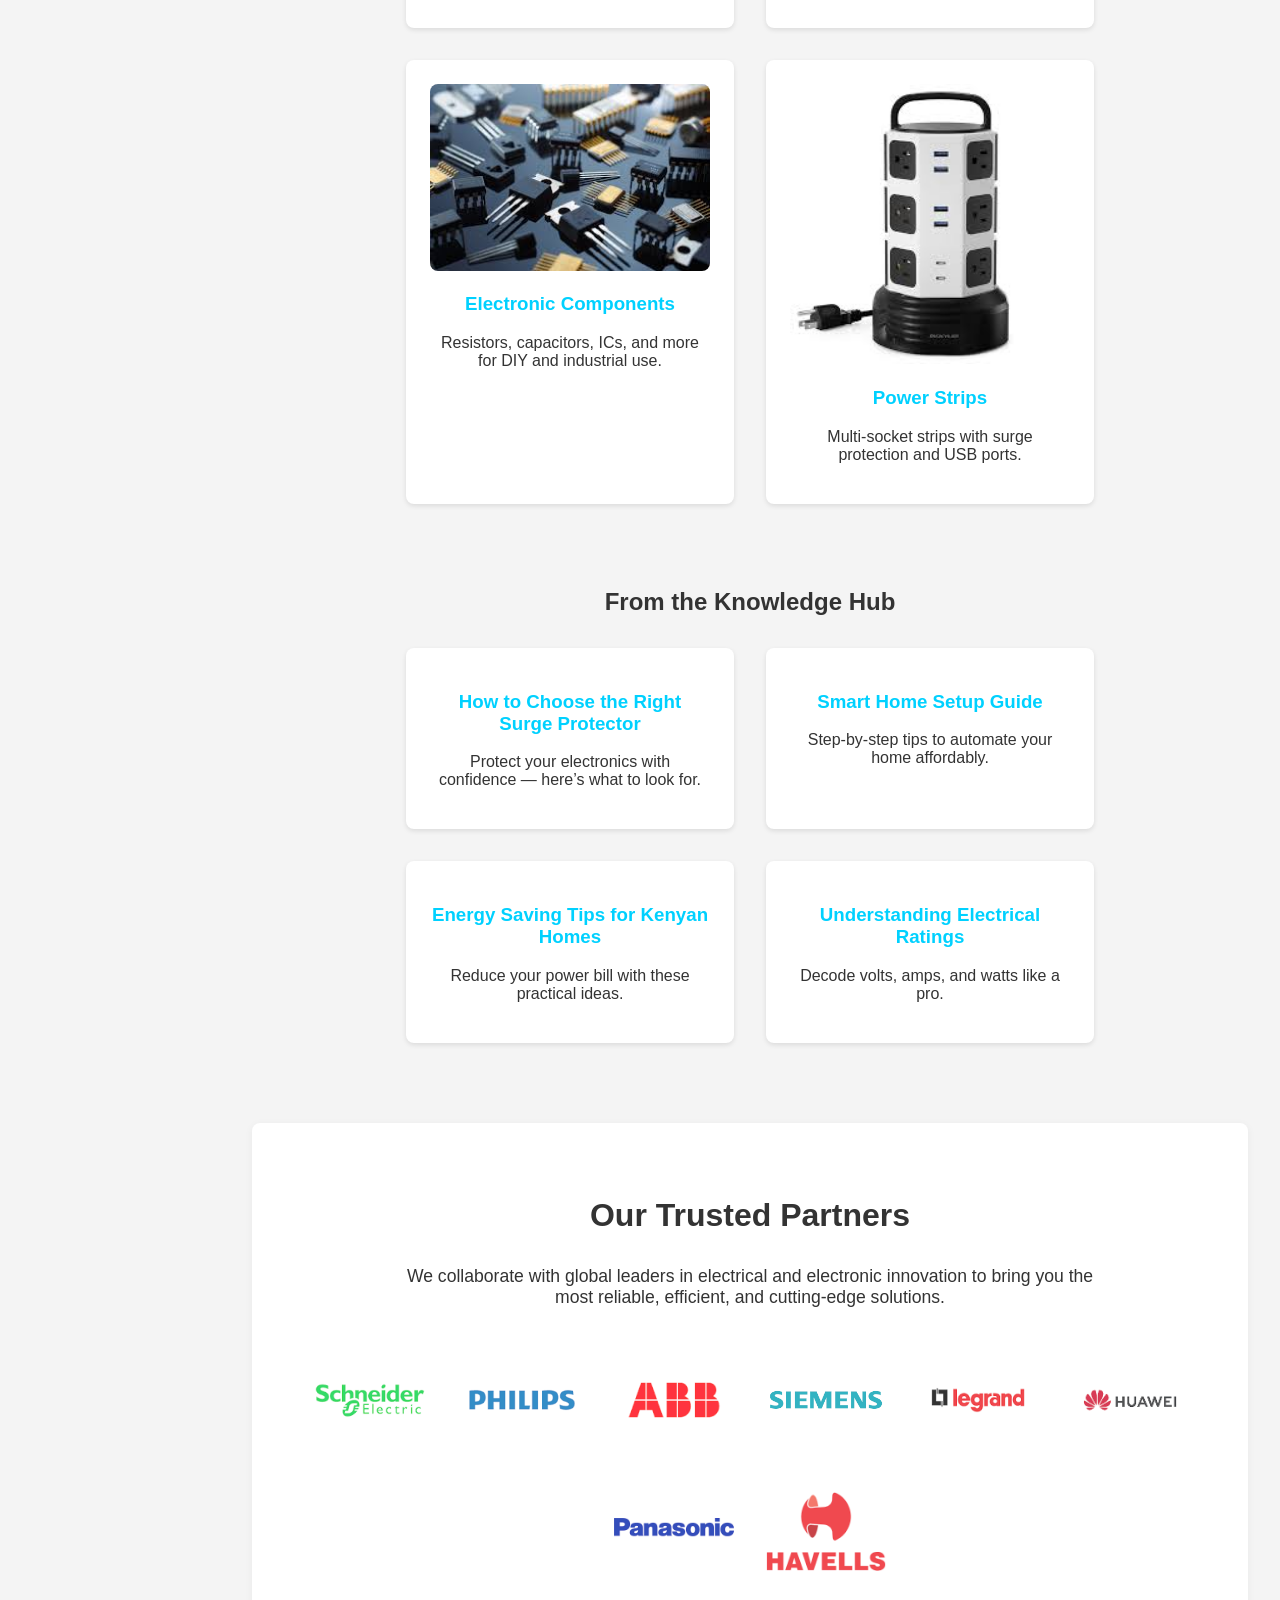
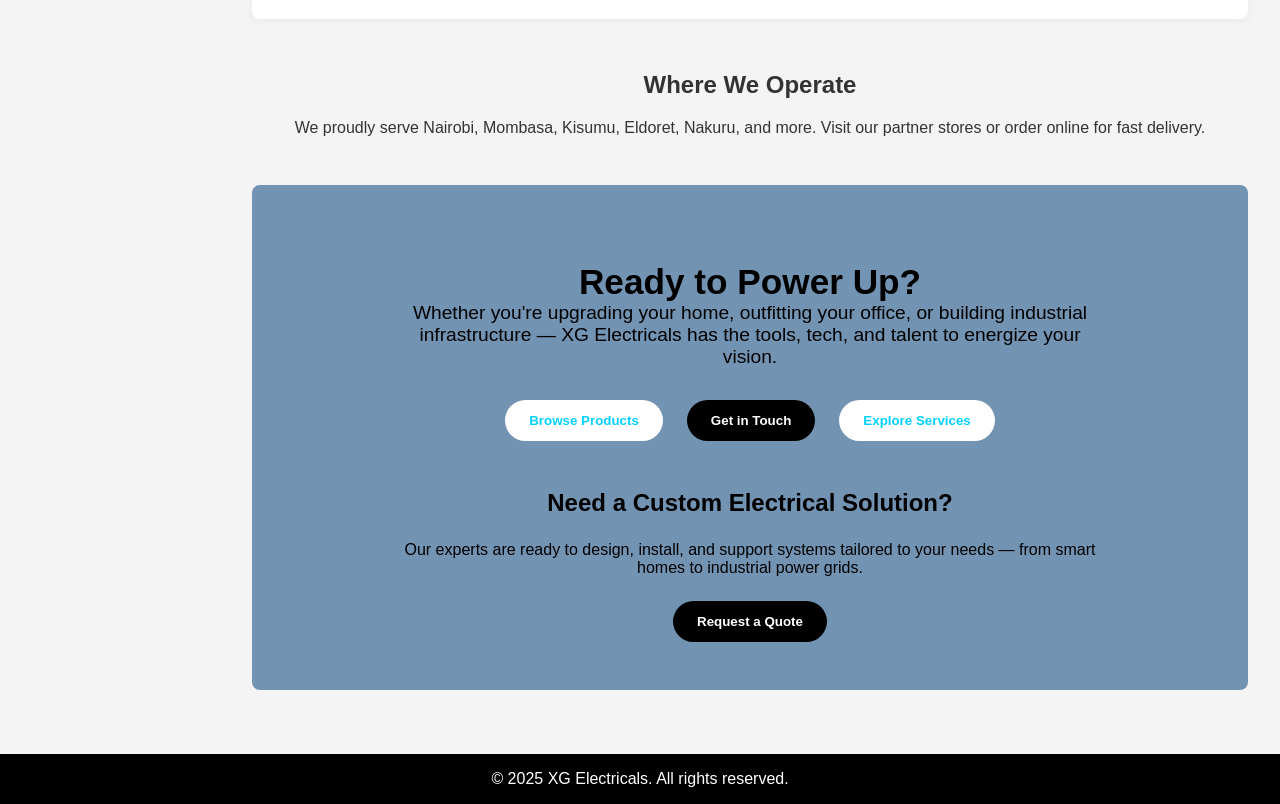
==== commit e54b2835: "Add files via upload" ====
--- a/index.html
+++ b/index.html
@@ -192,7 +192,7 @@
     We collaborate with global leaders in electrical and electronic innovation to bring you the most reliable, efficient, and cutting-edge solutions.
   </p>
   <div class="partner-logos" style="display:flex; flex-wrap:wrap; justify-content:center; align-items:center; gap:2rem;">
-    <img src="assets/images/schd.png" alt="Schneider Electric" title="Schneider Electric" />
+    <img src="assets/images/Schd.png" alt="Schneider Electric" title="Schneider Electric" />
     <img src="assets/images/phillips.png" alt="Philips" title="Philips" />
     <img src="assets/images/ABB.png" alt="ABB" title="ABB" />
     <img src="assets/images/Siemens.png" alt="Siemens" title="Siemens" />
@@ -250,6 +250,3 @@
   <script src="js/main.js"></script>
 </body>
 </html>
-
-
-
--- a/assets/css/style.css
+++ b/assets/css/style.css
@@ -53,7 +53,7 @@
   left: 0;
   width: 220px;
   height: calc(100% - 60px);
-  background-color: #A9A9A9;
+  background-color: #457b9d;
   color: #fff;
   padding: 1rem;
   display: flex;
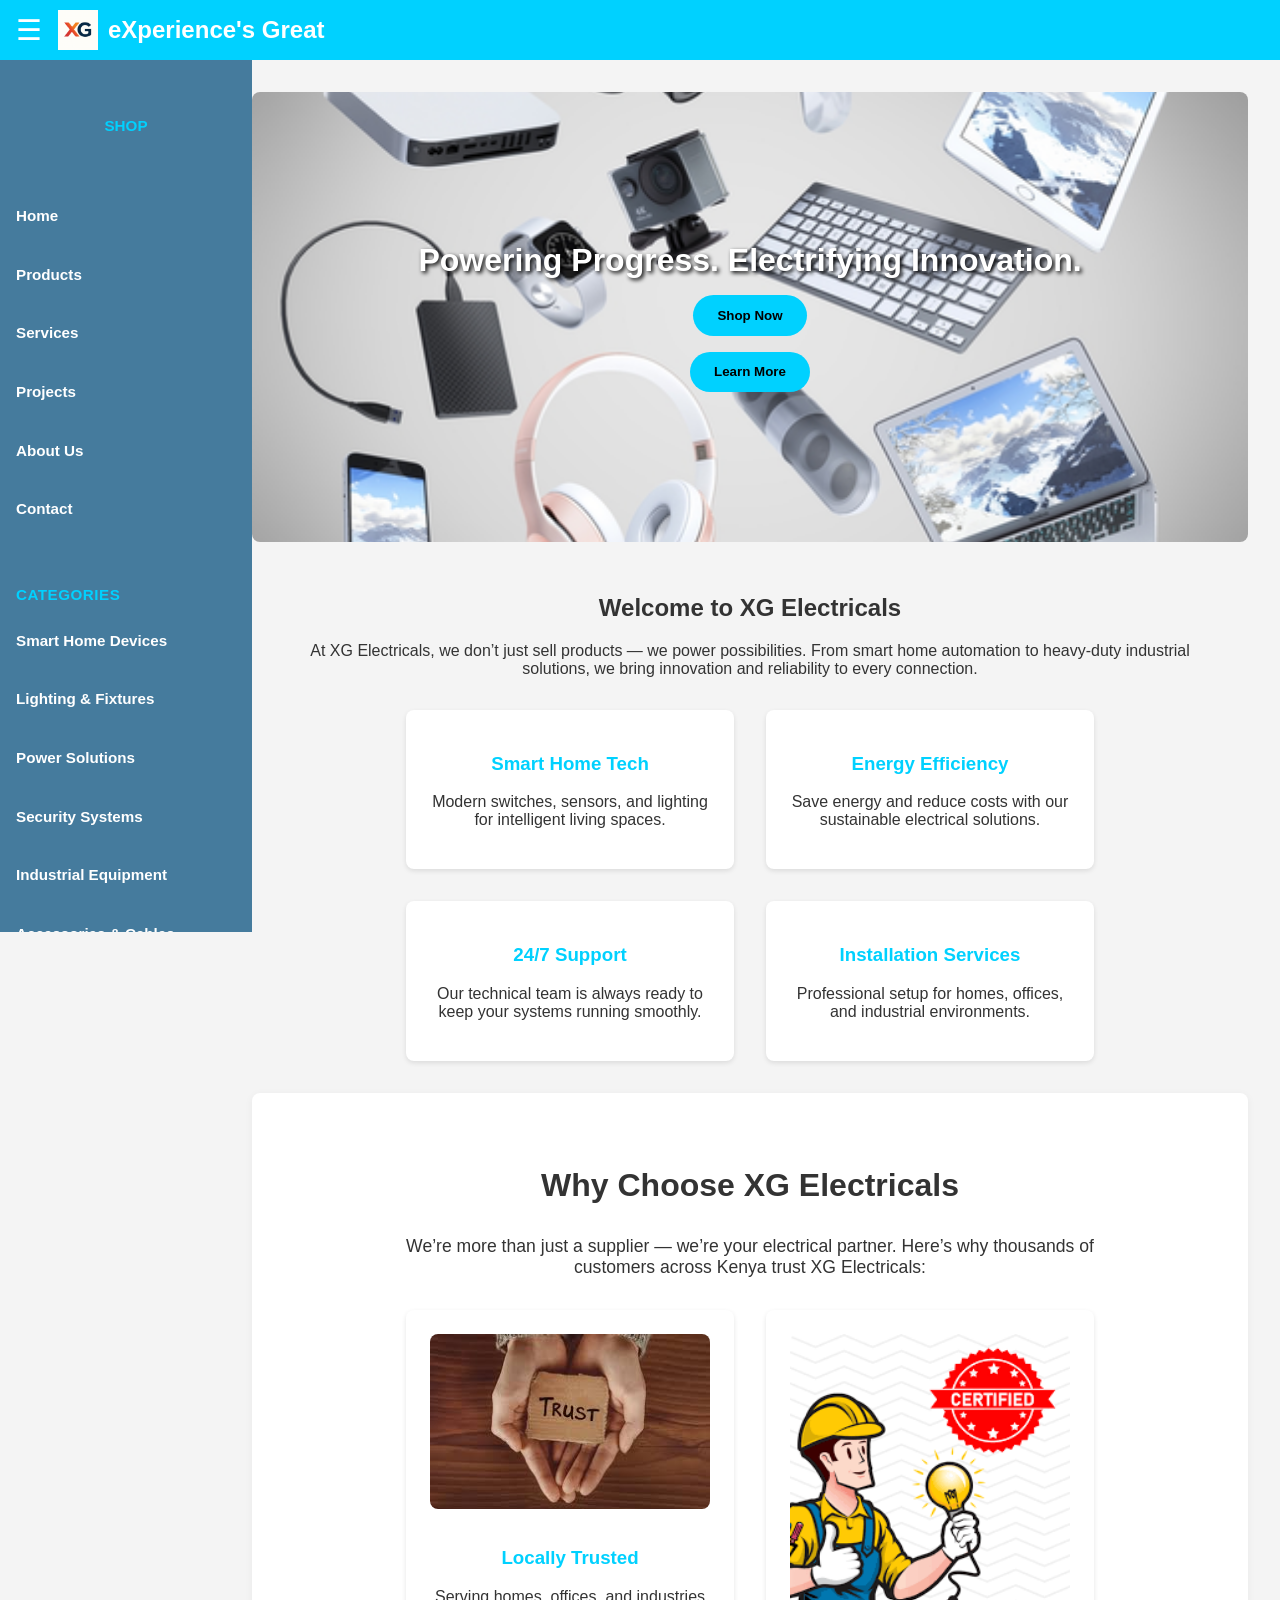
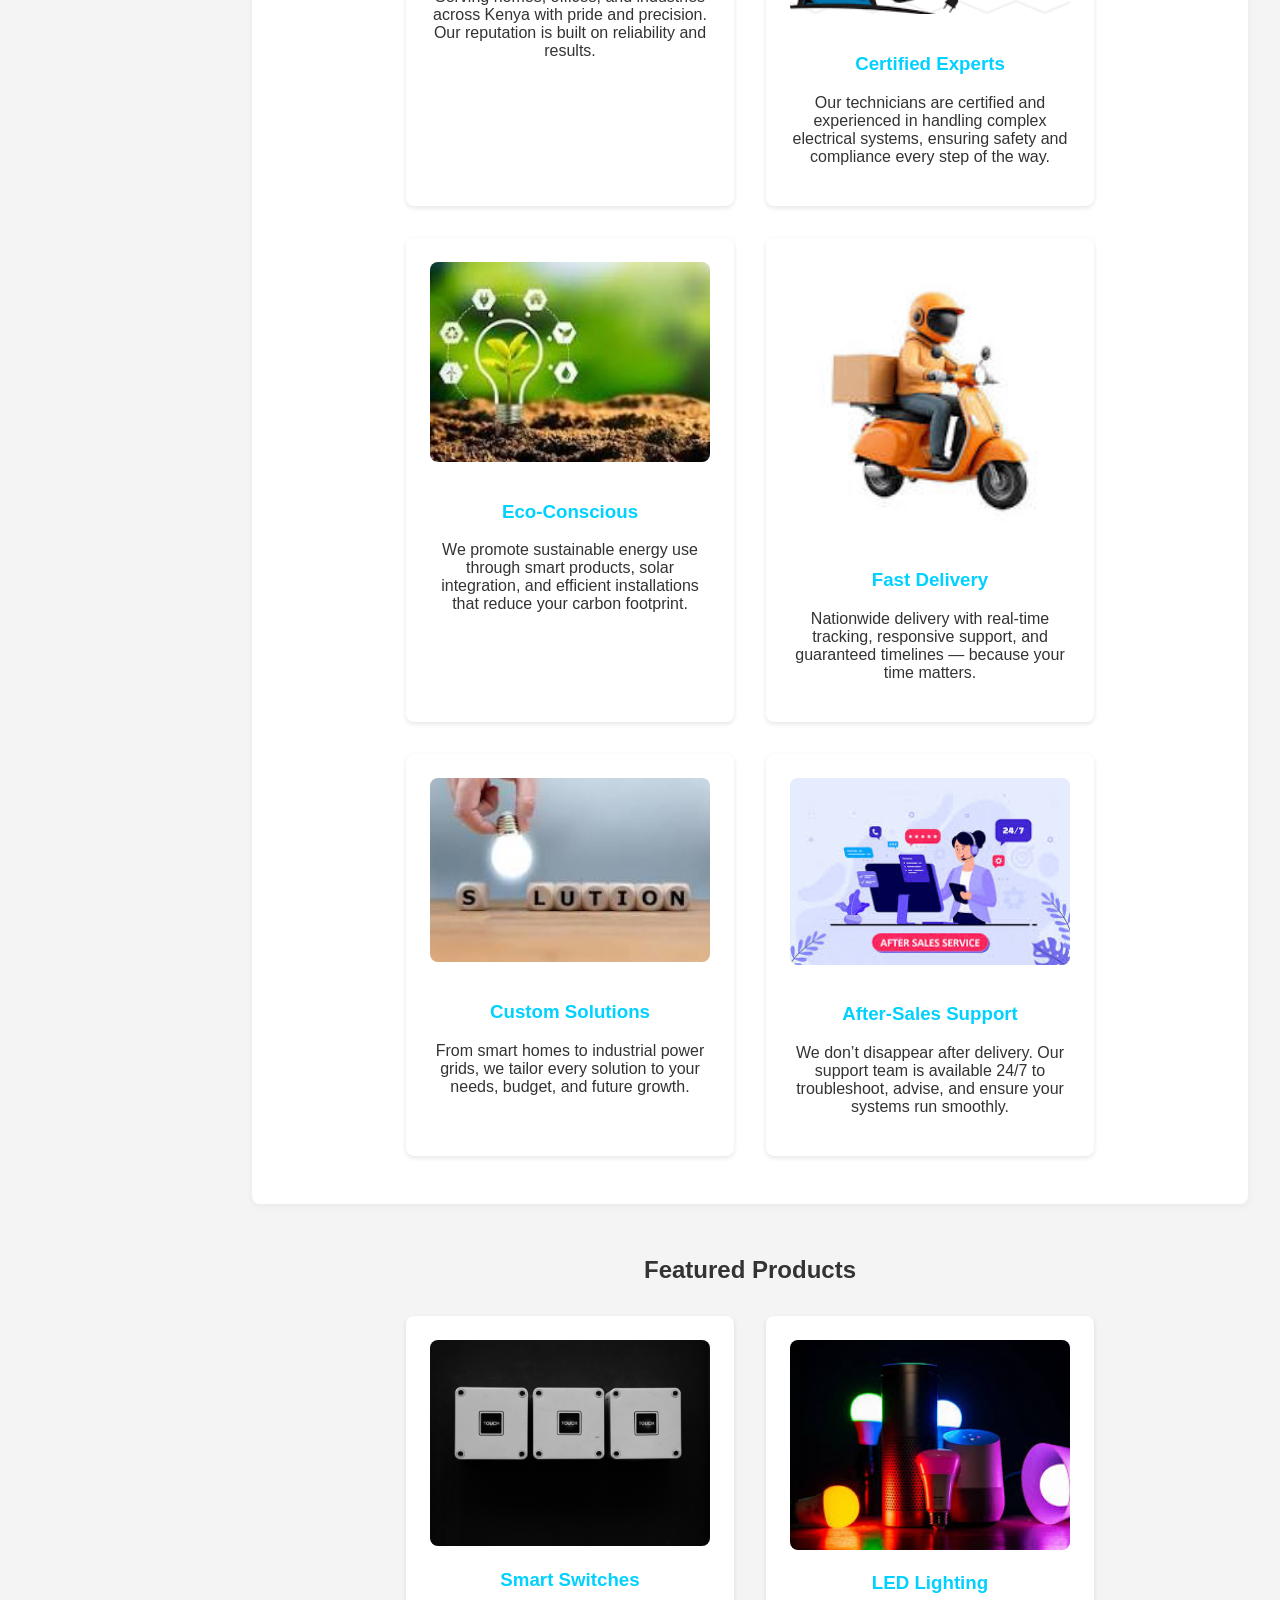
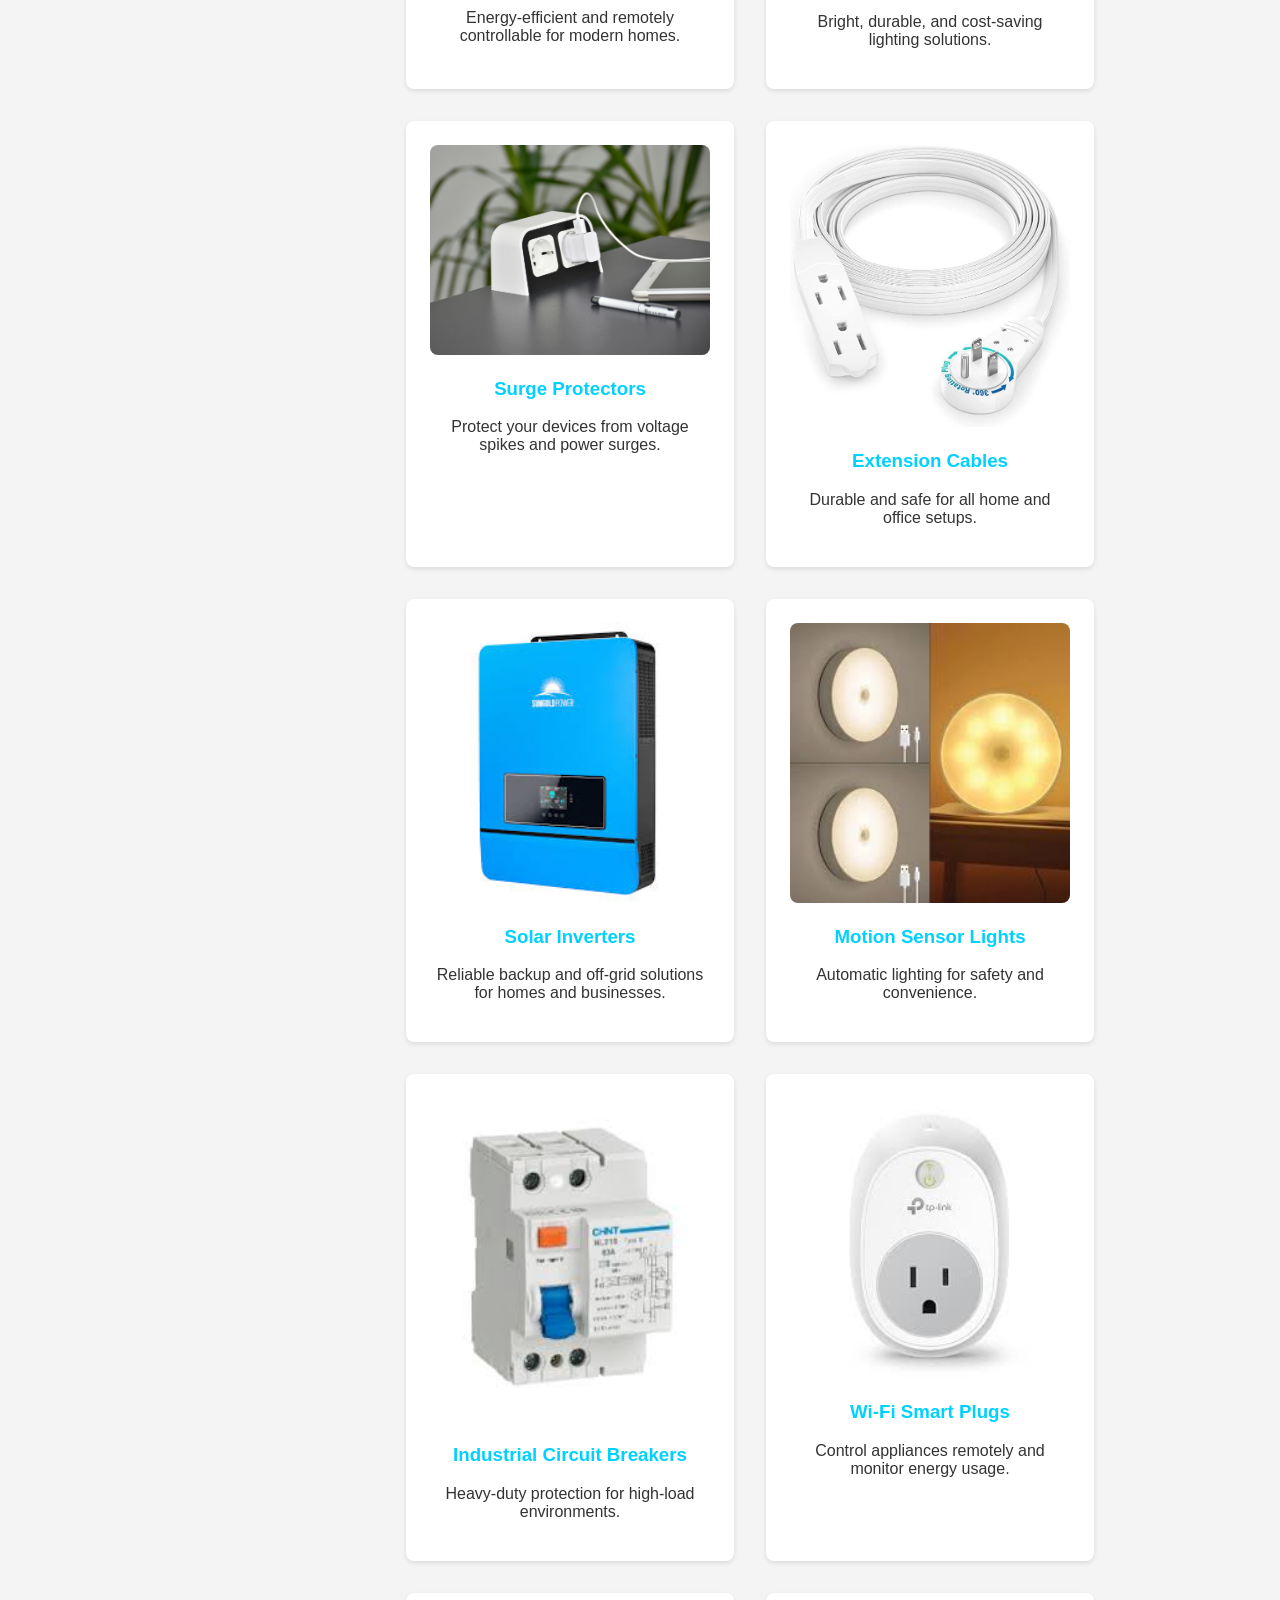
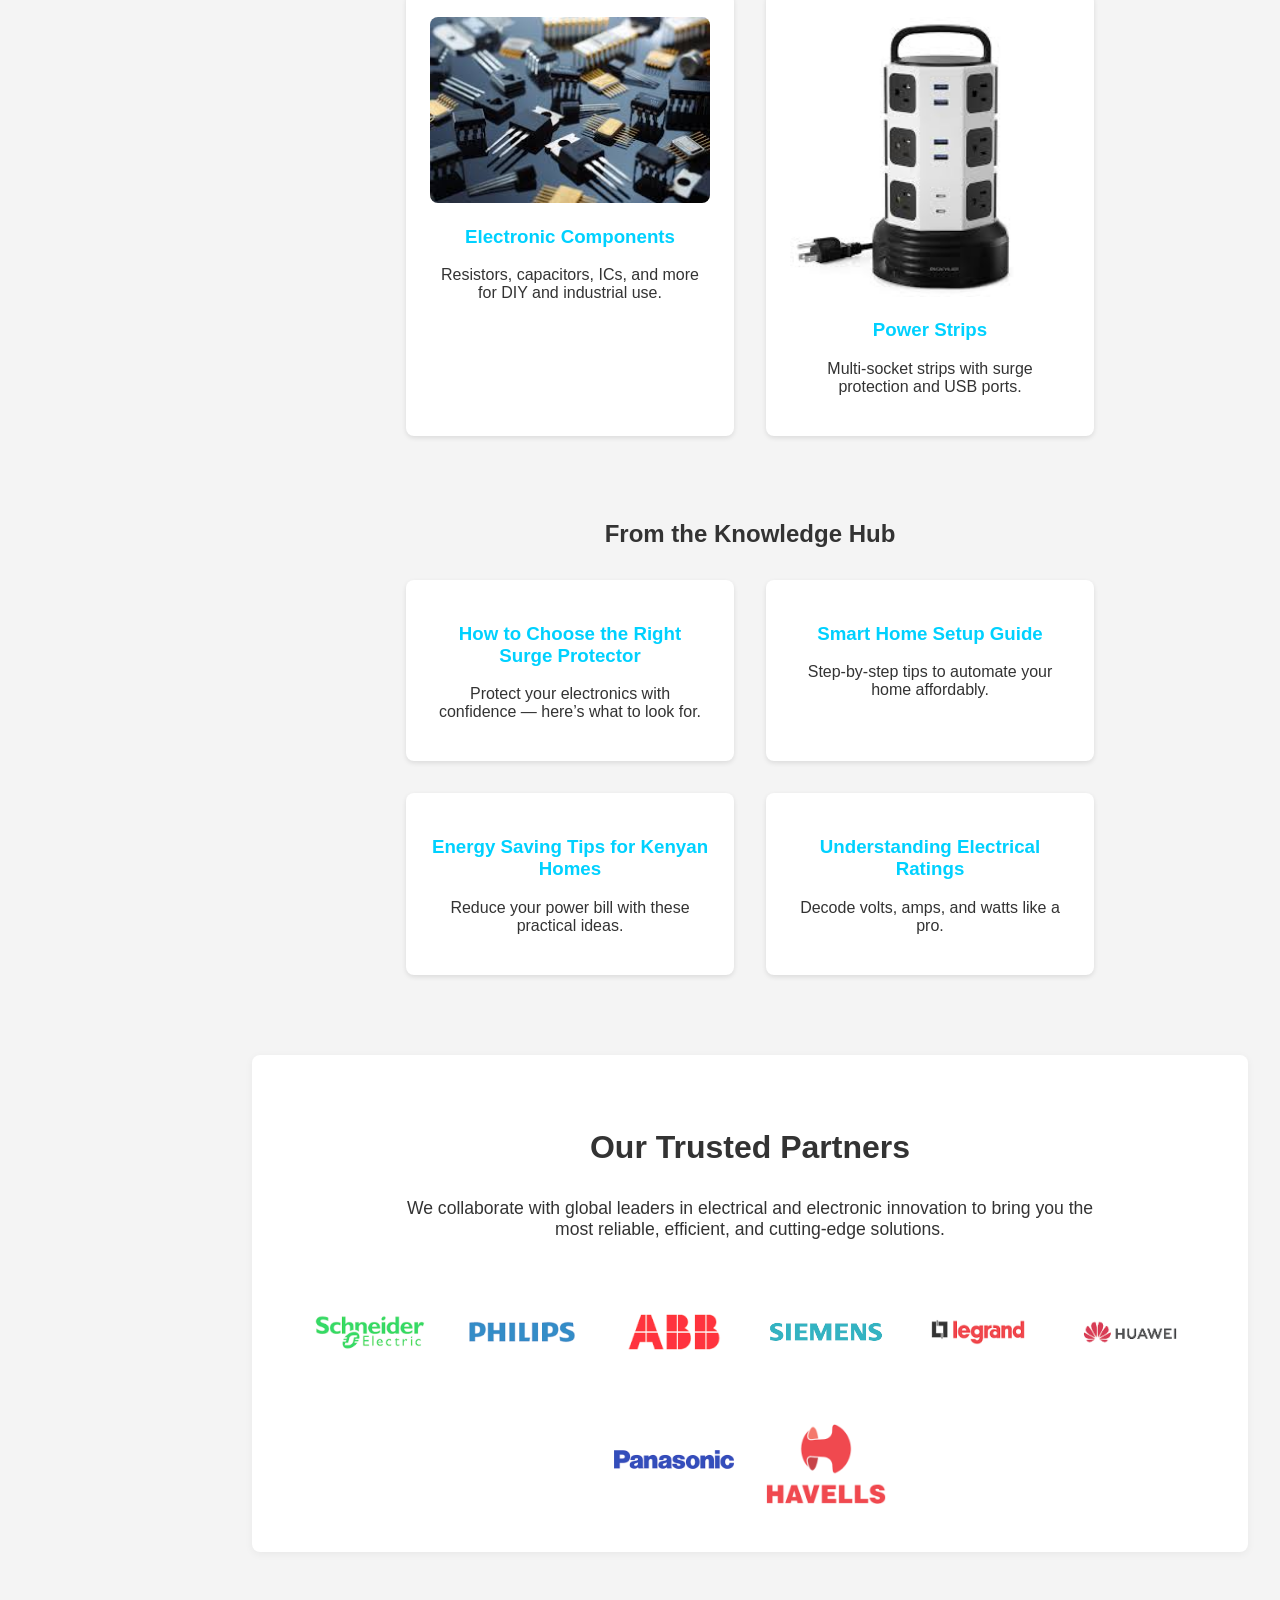
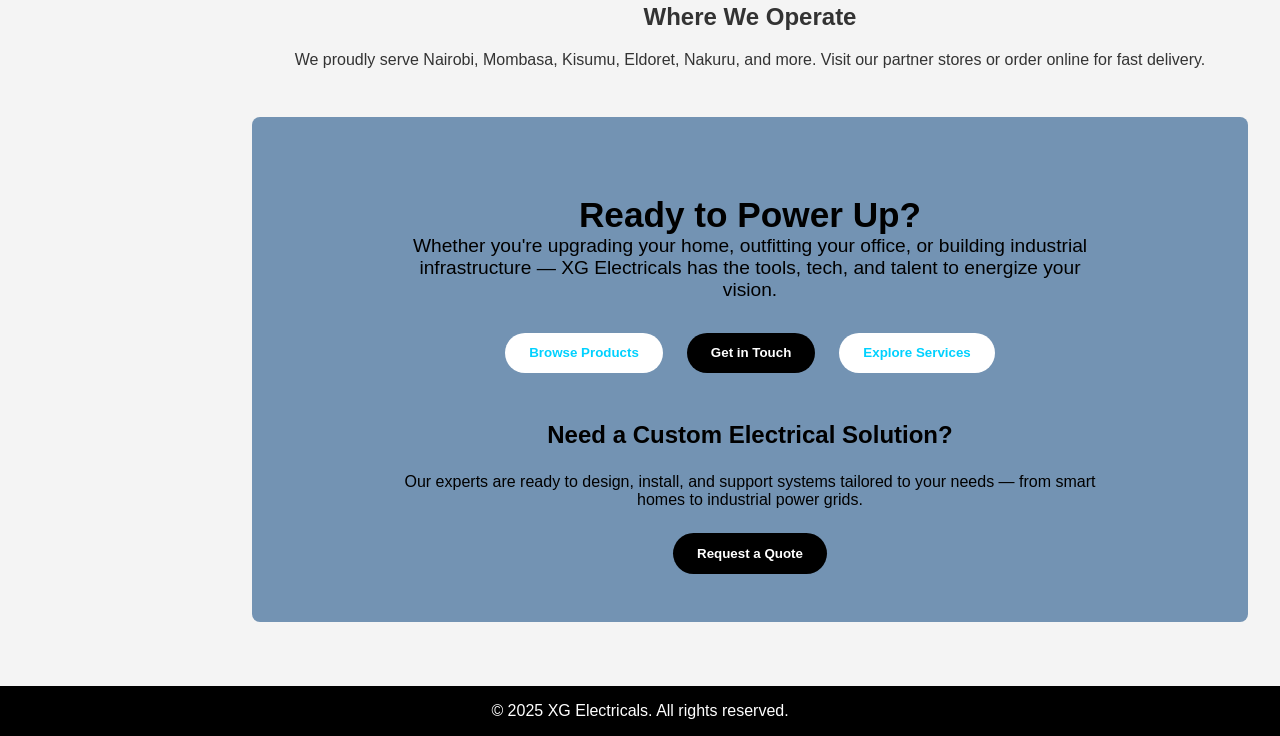
==== commit e7f30430: "Add files via upload" ====
--- a/index.html
+++ b/index.html
@@ -16,15 +16,78 @@
   </header>
 
   <!-- ===== SIDEBAR ===== -->
-  <nav class="sidebar closed" id="sidebar">
-    <h2>XG</h2>
-    <a href="index.html">Home</a>
-    <a href="products.html">Products</a>
-    <a href="services.html">Services</a>
-    <a href="projects.html">Projects</a>
-    <a href="about.html">About Us</a>
-    <a href="contact.html">Contact</a>
-  </nav>
+<nav class="sidebar closed" id="sidebar">
+  <h2><a href="products.html" style="color:#00d1ff; text-decoration:none;">SHOP</a></h2>
+
+  <!-- Main Navigation -->
+  <a href="index.html">Home</a>
+  <a href="products.html">Products</a>
+  <a href="services.html">Services</a>
+  <a href="projects.html">Projects</a>
+  <a href="about.html">About Us</a>
+  <a href="contact.html">Contact</a>
+
+  <hr>
+
+  <!-- Product Categories -->
+  <h3>Categories</h3>
+  <a href="category-smart.html">Smart Home Devices</a>
+  <a href="category-lighting.html">Lighting & Fixtures</a>
+  <a href="category-power.html">Power Solutions</a>
+  <a href="category-security.html">Security Systems</a>
+  <a href="category-industrial.html">Industrial Equipment</a>
+  <a href="category-accessories.html">Accessories & Cables</a>
+
+  <hr>
+
+  <!-- Quick Links -->
+  <h3>Quick Links</h3>
+  <a href="offers.html">Special Offers</a>
+  <a href="new-arrivals.html">New Arrivals</a>
+  <a href="bestsellers.html">Bestsellers</a>
+  <a href="clearance.html">Clearance Sale</a>
+  <a href="brands.html">Our Brands</a>
+
+  <hr>
+
+  <!-- Support Section -->
+  <h3>Support</h3>
+  <a href="faq.html">FAQs</a>
+  <a href="delivery.html">Delivery Info</a>
+  <a href="warranty.html">Warranty & Returns</a>
+  <a href="support.html">Customer Support</a>
+  <a href="installation.html">Installation Guides</a>
+
+  <hr>
+
+  <!-- Learn & Explore -->
+  <h3>Learn</h3>
+  <a href="blog.html">Knowledge Hub</a>
+  <a href="tips.html">Energy Saving Tips</a>
+  <a href="tutorials.html">DIY Tutorials</a>
+  <a href="certifications.html">Certifications</a>
+
+  <hr>
+
+  <!-- Contact & Social -->
+  <h3>Connect</h3>
+  <a href="mailto:info@xgelectricals.com">Email Us</a>
+  <a href="https://wa.me/254700489917" target="_blank">WhatsApp</a>
+  <a href="https://facebook.com/xgelectricals" target="_blank">Facebook</a>
+  <a href="https://instagram.com/xgelectricals" target="_blank">Instagram</a>
+  <a href="https://linkedin.com/company/xgelectricals" target="_blank">LinkedIn</a>
+
+  <hr>
+
+  <!-- Extra Tools -->
+  <h3>Tools</h3>
+  <a href="calculator.html">Electrical Load Calculator</a>
+  <a href="quote.html">Request a Quote</a>
+  <a href="store-locator.html">Find a Store</a>
+  <a href="feedback.html">Give Feedback</a>
+</nav>
+
+
 
   <!-- ===== MAIN CONTENT ===== -->
   <main class="main-content" id="main">
--- a/assets/css/style.css
+++ b/assets/css/style.css
@@ -280,3 +280,34 @@
   z-index: 3000; /* 🔥 stays above hero/carousel/sidebar */
 }
 
+
+
+.sidebar h3 {
+  font-size: 0.95rem;
+  margin: 1rem 0 0.5rem;
+  color: #00d1ff;
+  text-transform: uppercase;
+  letter-spacing: 0.5px;
+}
+
+.sidebar hr {
+  border: none;
+  height: 1px;
+  background: #ddd;
+  margin: 1rem 0;
+}
+
+.sidebar a {
+  display: block;
+  color: #fff;
+  text-decoration: none;
+  padding: 8px 0;
+  font-size: 0.95rem;
+  transition: 0.3s;
+}
+
+.sidebar a:hover {
+  color: #00d1ff;
+  transform: translateX(3px);
+}
+
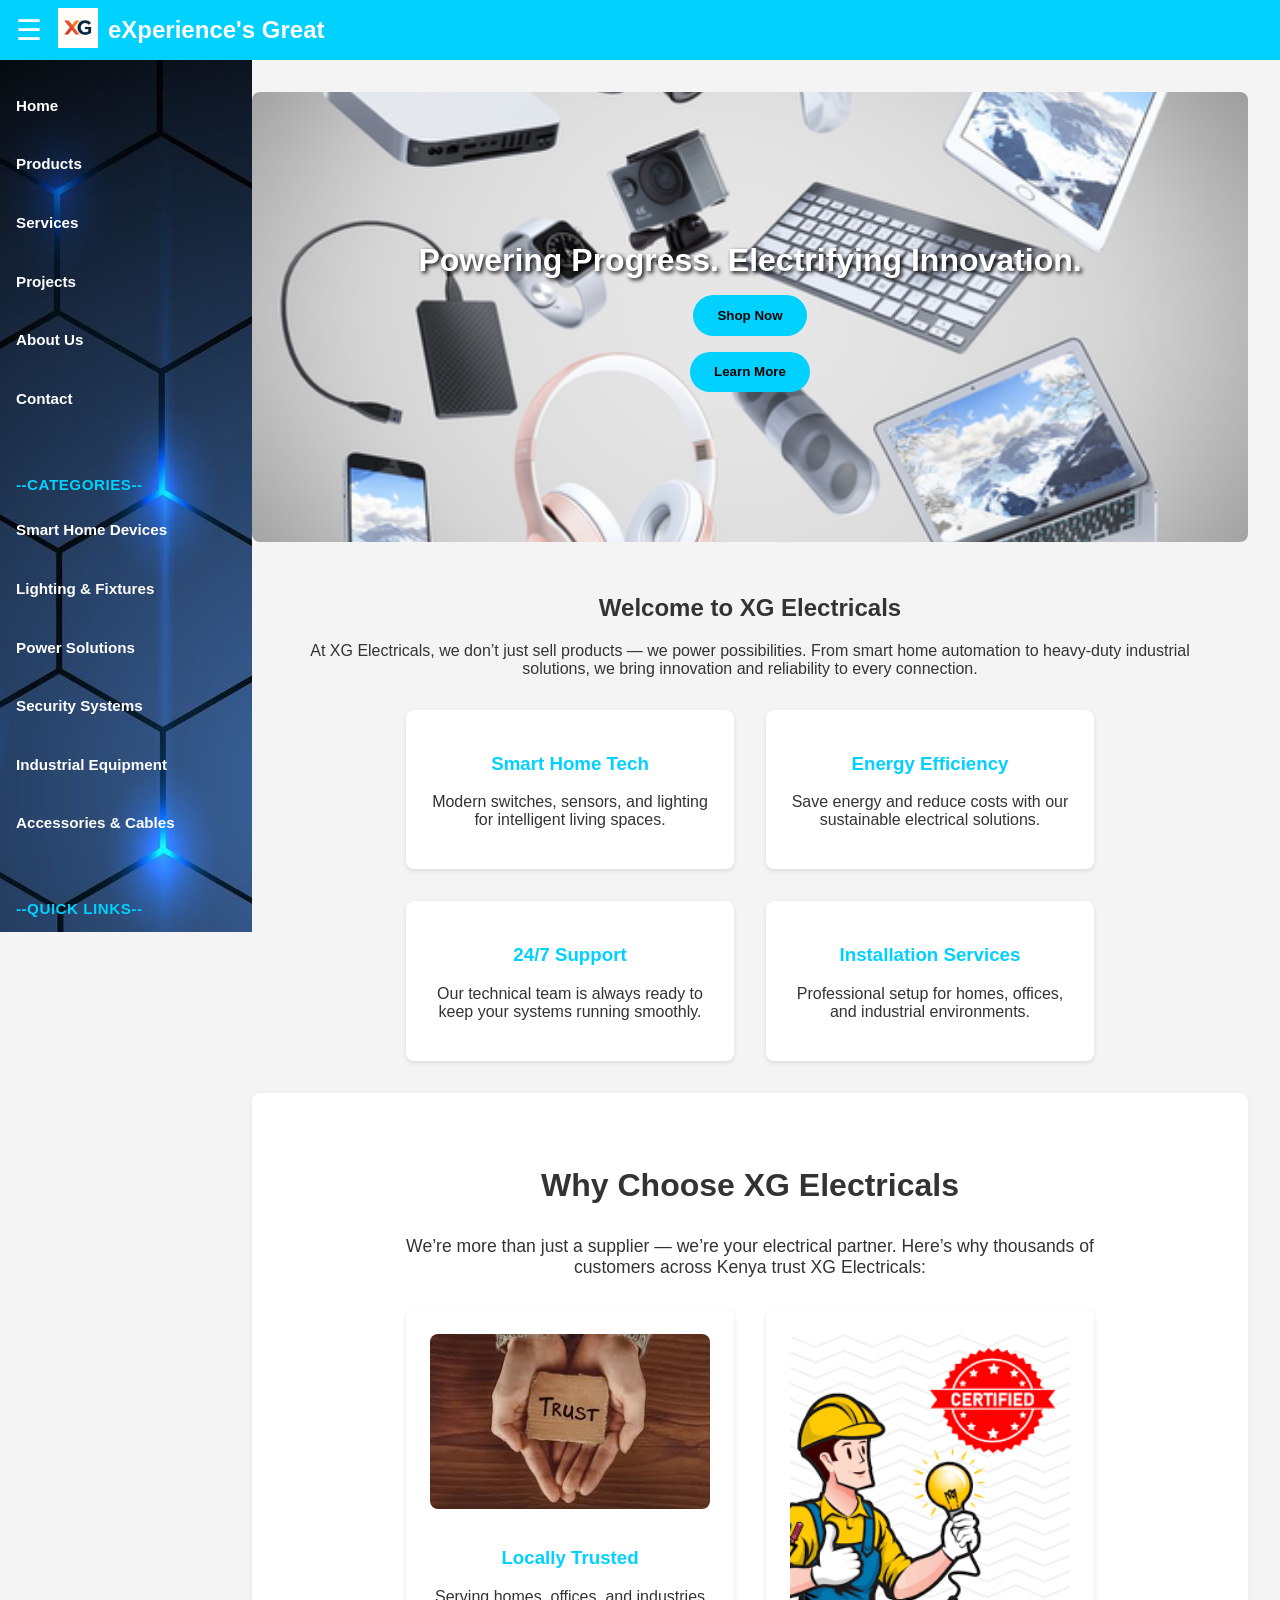
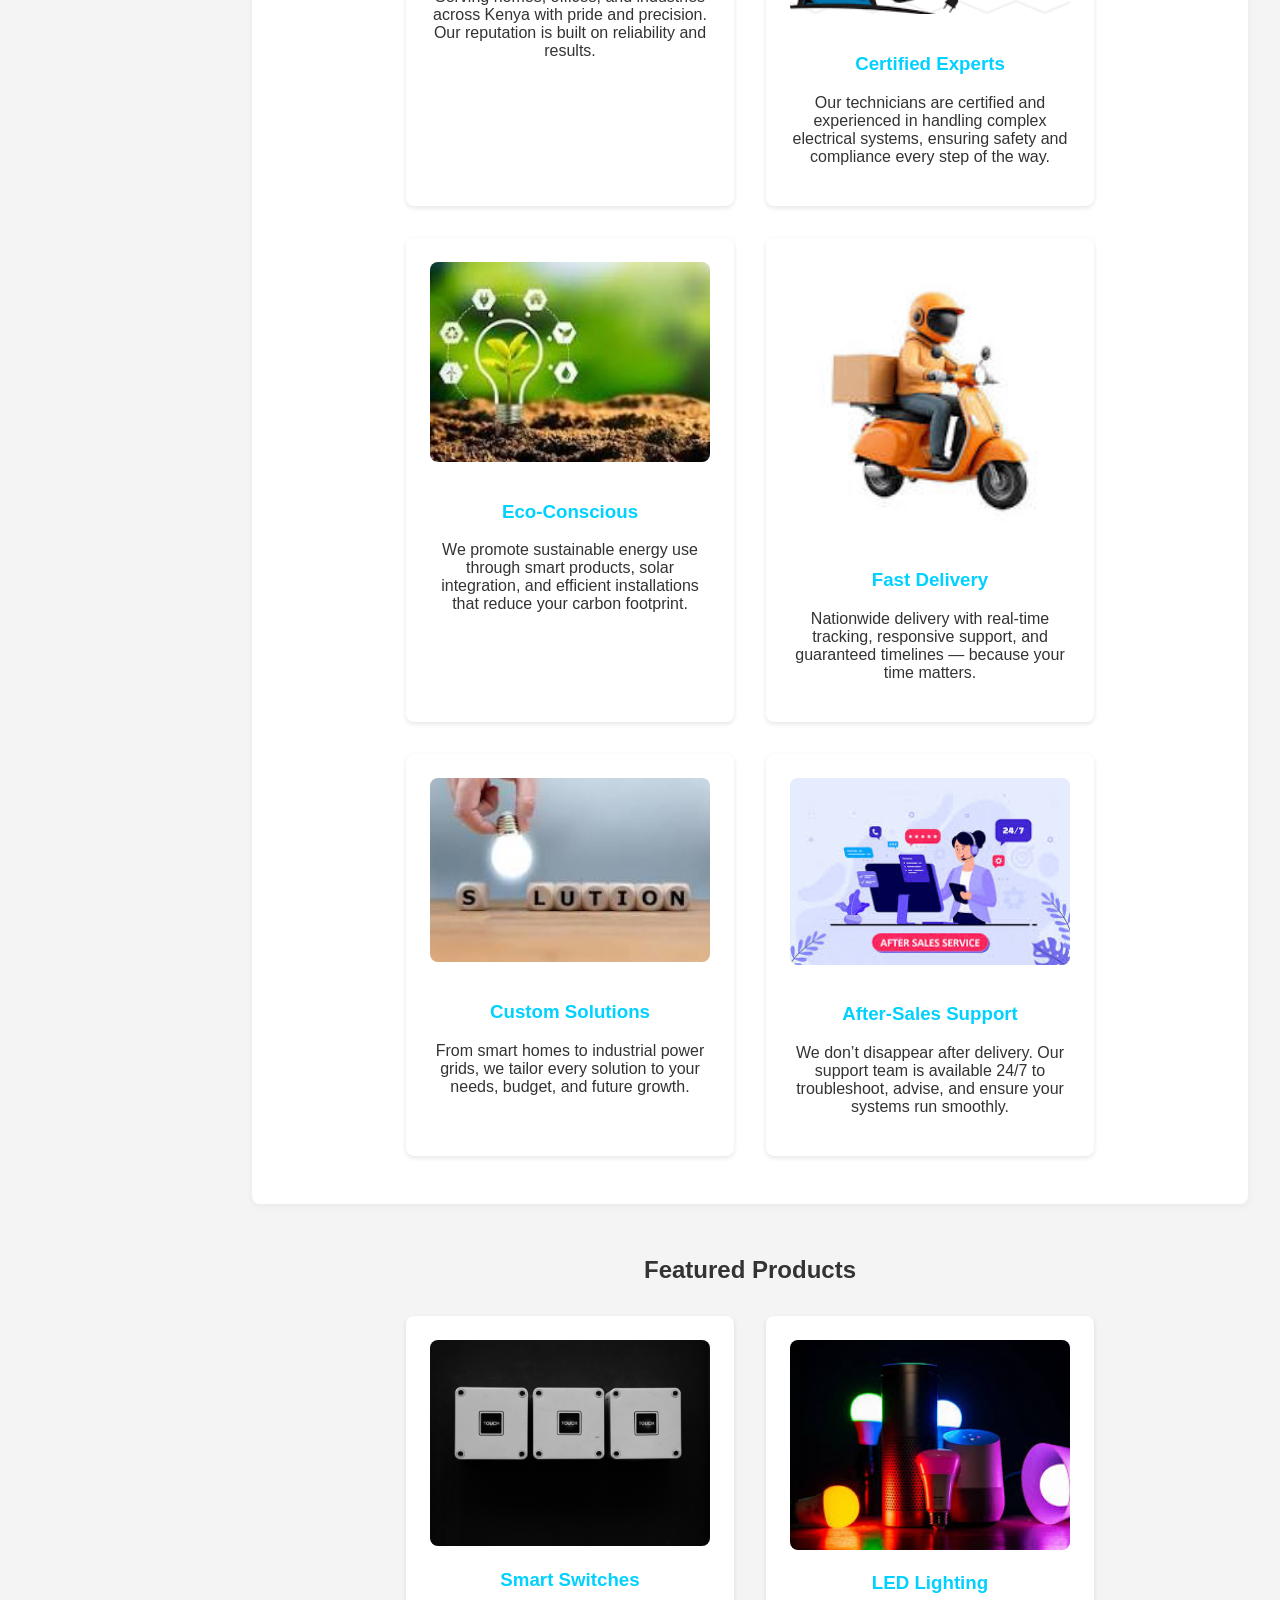
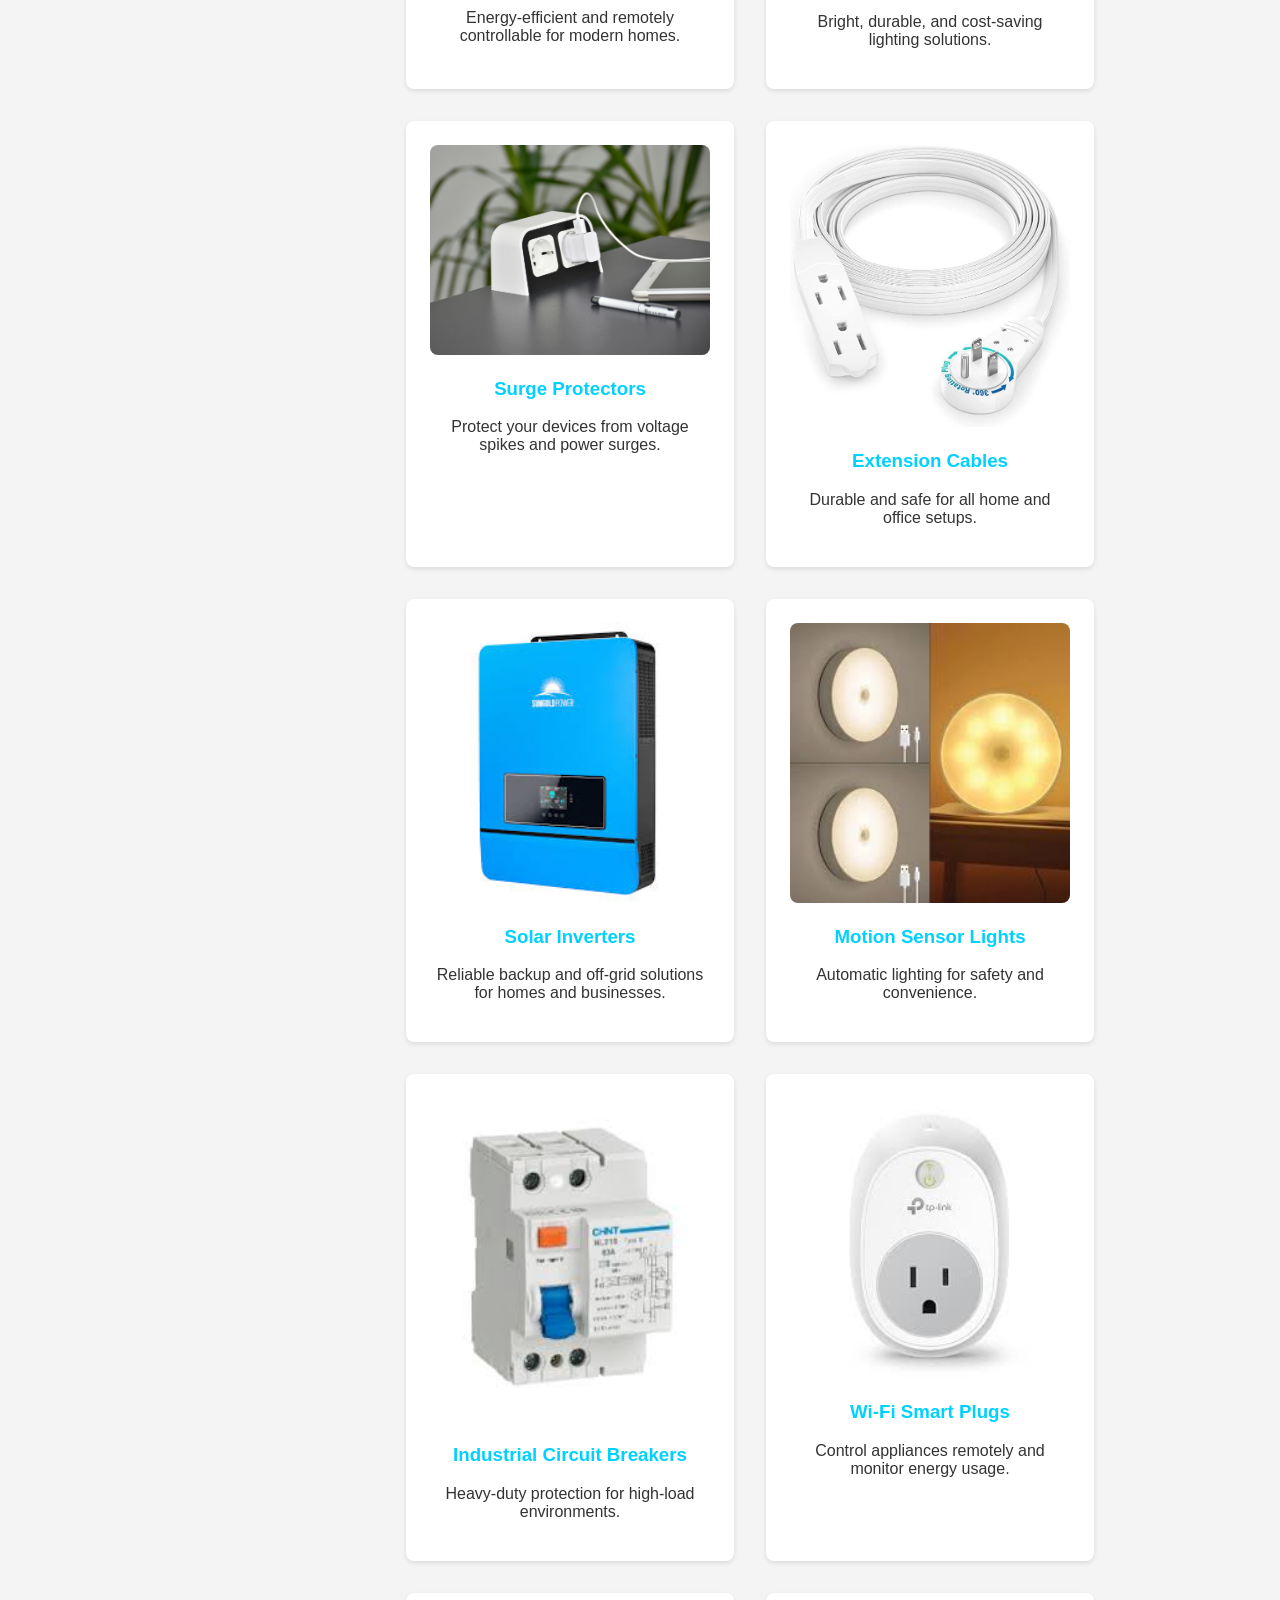
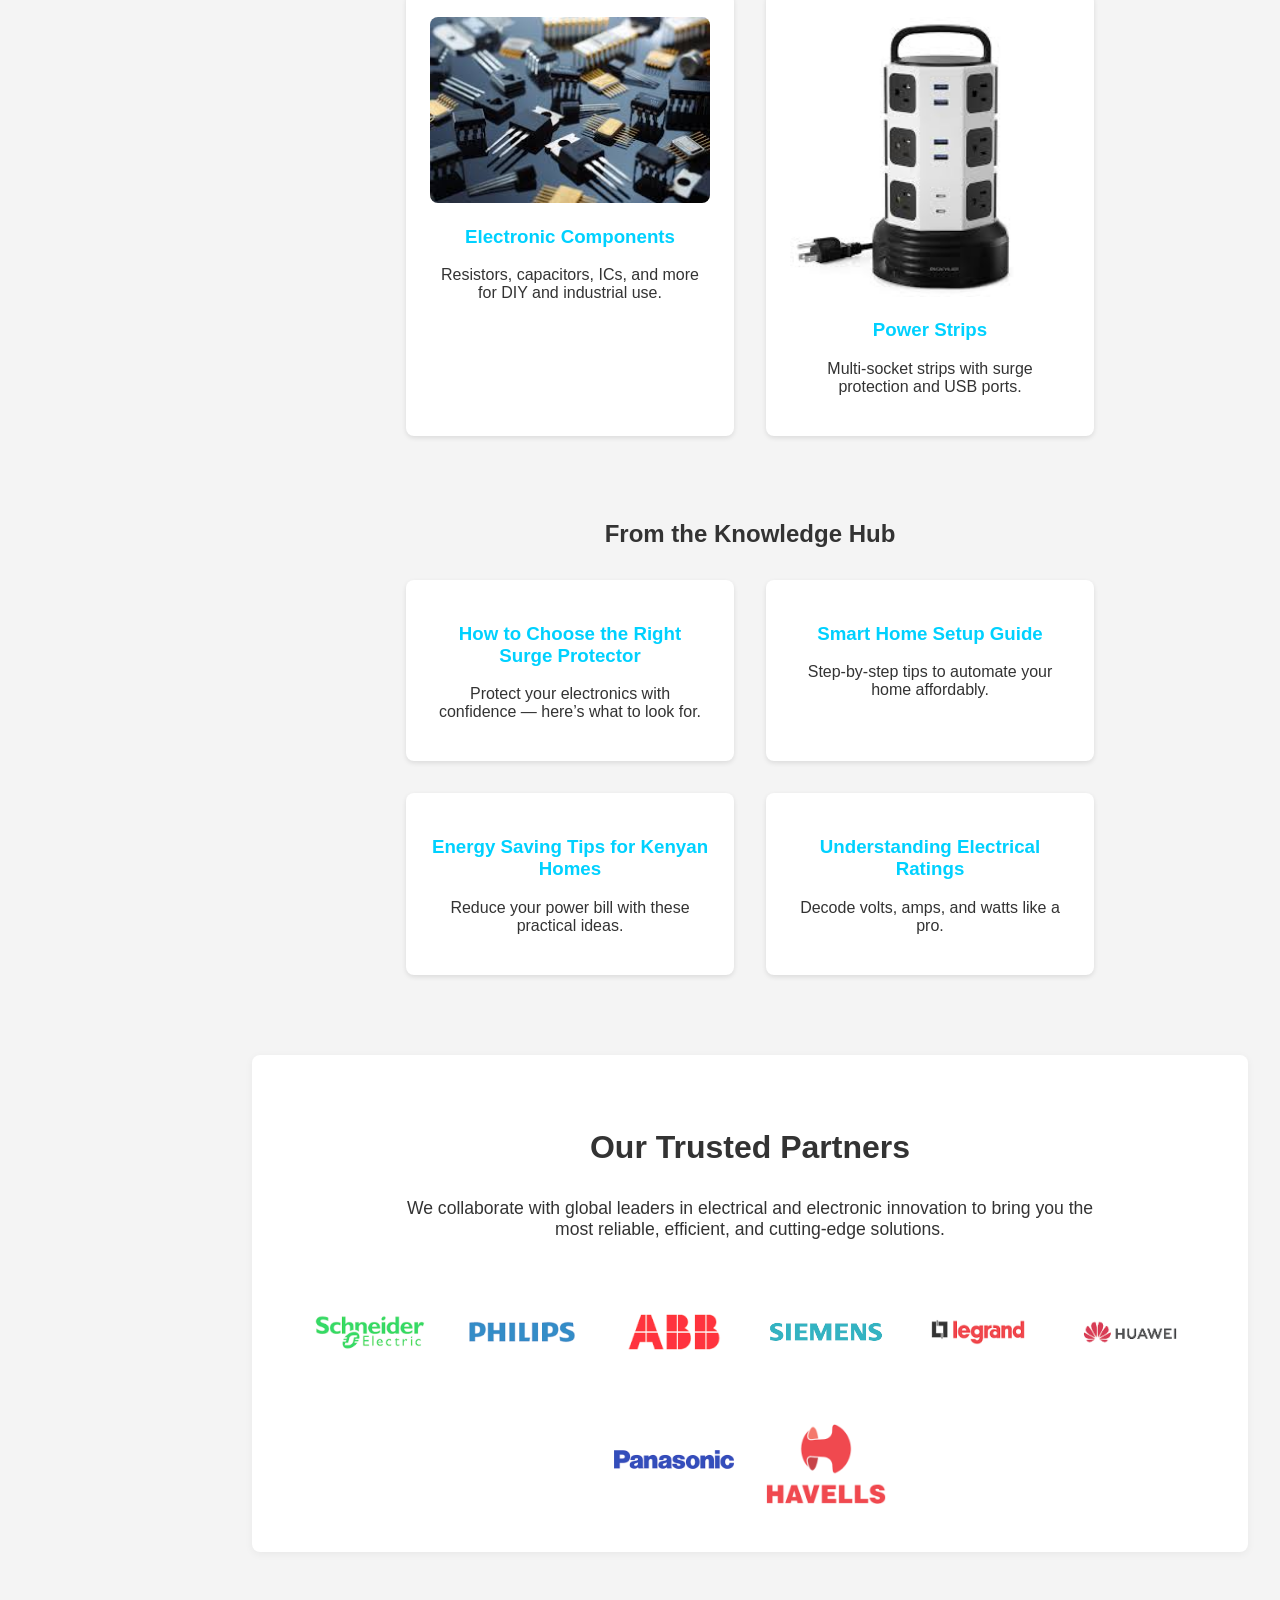
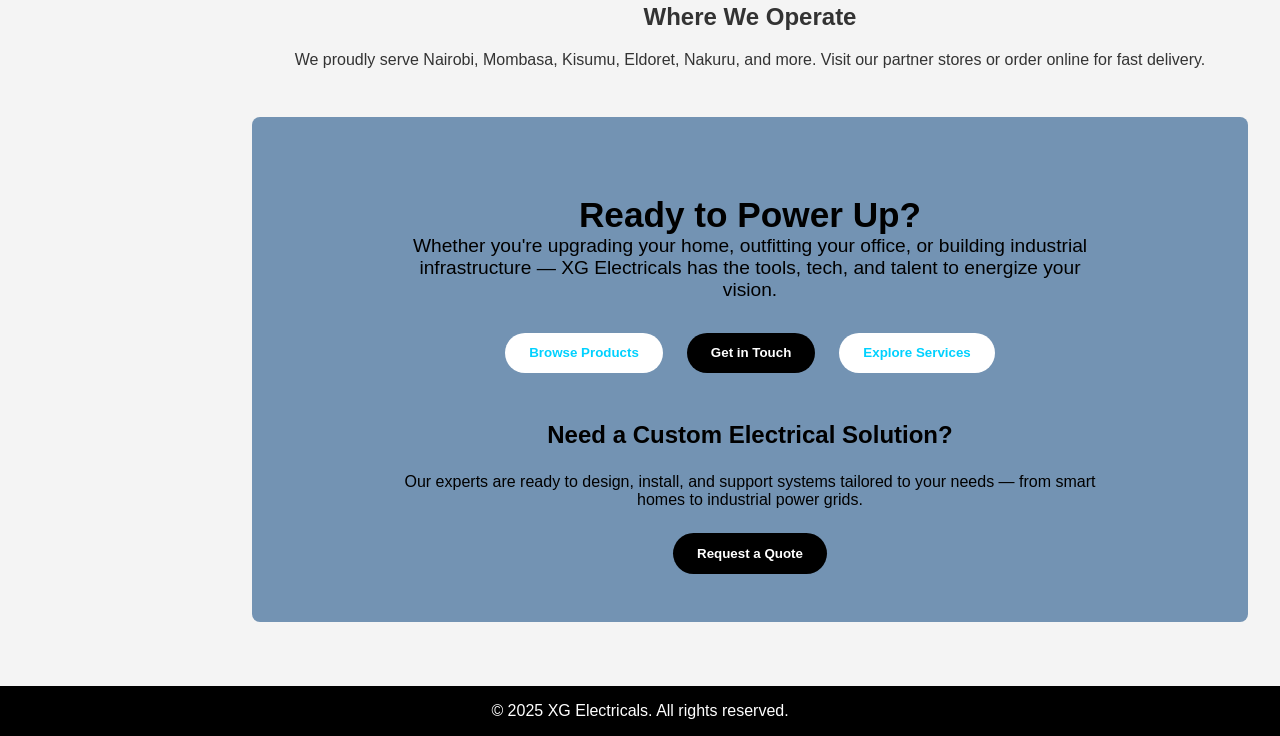
==== commit f4f7bee7: "Add files via upload" ====
--- a/index.html
+++ b/index.html
@@ -11,15 +11,16 @@
   <!-- ===== HEADER ===== -->
   <header>
     <span class="hamburger" onclick="toggleNav()">&#9776;</span>
-    <img src="assets/images/XG.png" alt="XG Logo" class="logo" />
+    <h3><a href="index.html" style="color:#00d1ff; text-decoration:none;"><img src="assets/images/XG.png" alt="XG Logo" class="logo" /></a></h3>
+    
     <div class="header-title">eXperience's Great</div>
   </header>
 
   <!-- ===== SIDEBAR ===== -->
 <nav class="sidebar closed" id="sidebar">
-  <h2><a href="products.html" style="color:#00d1ff; text-decoration:none;">SHOP</a></h2>
 
   <!-- Main Navigation -->
+
   <a href="index.html">Home</a>
   <a href="products.html">Products</a>
   <a href="services.html">Services</a>
@@ -30,7 +31,7 @@
   <hr>
 
   <!-- Product Categories -->
-  <h3>Categories</h3>
+  <h3>--Categories--</h3>
   <a href="category-smart.html">Smart Home Devices</a>
   <a href="category-lighting.html">Lighting & Fixtures</a>
   <a href="category-power.html">Power Solutions</a>
@@ -41,7 +42,7 @@
   <hr>
 
   <!-- Quick Links -->
-  <h3>Quick Links</h3>
+  <h3>--Quick Links--</h3>
   <a href="offers.html">Special Offers</a>
   <a href="new-arrivals.html">New Arrivals</a>
   <a href="bestsellers.html">Bestsellers</a>
--- a/assets/css/style.css
+++ b/assets/css/style.css
@@ -53,11 +53,13 @@
   left: 0;
   width: 220px;
   height: calc(100% - 60px);
-  background-color: #457b9d;
+  background-image: url('../images/bg.jpg');
+  /*background-color: #457b9d;*/
   color: #fff;
   padding: 1rem;
   display: flex;
   flex-direction: column;
+  
   transition: width 0.3s ease, transform 0.3s ease;
   overflow-x: hidden;
   z-index: 2000; /* 🔥 makes sure it's above the carousel */
